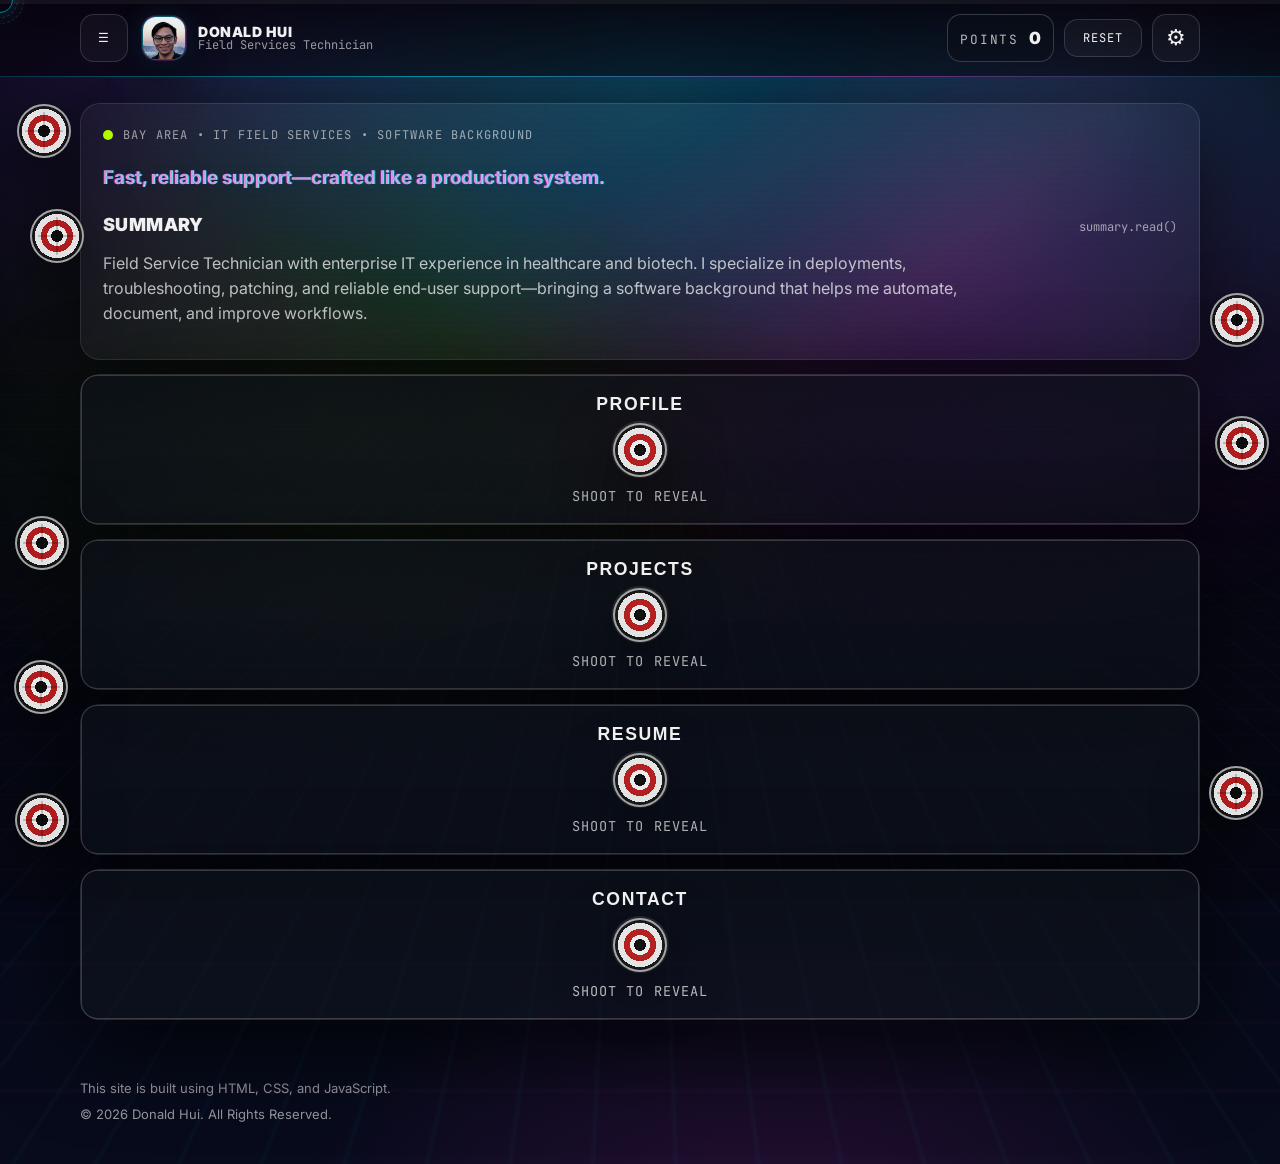
==== index.html @ 33b95aef "Modified Service to Services" ====
<!doctype html>
<html lang="en">

<head>
  <meta charset="utf-8" />
  <meta name="viewport" content="width=device-width, initial-scale=1" />
  <meta name="robots" content="noarchive" />
  <title>Donald Hui | Field Services Technician</title>

  <link rel="icon" href="./assets/img/Me.jpg" type="image/jpeg" />

  <link rel="preconnect" href="https://fonts.googleapis.com" />
  <link rel="preconnect" href="https://fonts.gstatic.com" crossorigin />
  <link
    href="https://fonts.googleapis.com/css2?family=Inter:wght@400;600;700;800;900&family=JetBrains+Mono:wght@400;600;700&display=swap"
    rel="stylesheet" />

  <link rel="stylesheet" href="./assets/css/styles.css" />
</head>

<body id="top">
  <!-- Boot overlay -->
  <div id="boot" class="boot">
    <div class="boot-panel">
      <div class="boot-title">SYSTEM BOOT</div>
      <div class="boot-sub">Initializing UI • Loading modules • Calibrating neon</div>
      <div class="boot-bar"><span class="boot-fill"></span></div>
      <div class="boot-hint">Press anywhere to skip</div>
    </div>
  </div>

  <!-- XP bar -->
  <div class="xp" aria-hidden="true">
    <div class="xp-fill" id="xpFill"></div>
  </div>

  <!-- FX canvas for particles -->
  <canvas id="fx" class="fx" aria-hidden="true"></canvas>

  <!-- Reticle cursor + muzzle -->
  <div class="reticle" aria-hidden="true"></div>
  <div class="muzzle" aria-hidden="true" id="muzzle"></div>

  <!-- Achievements / toasts -->
  <div id="toast" class="toast" aria-live="polite" aria-atomic="true"></div>

  <!-- Background layers -->
  <div class="aurora" aria-hidden="true"></div>
  <div class="noise" aria-hidden="true"></div>
  <div class="vignette" aria-hidden="true"></div>

  <!-- Topbar -->
  <header class="topbar" id="siteTopbar">
    <div class="container topbar-inner">
      <details id="navMenu" class="nav-menu">
        <summary class="toggle icon-btn nav-summary" aria-label="Open navigation">
          <span aria-hidden="true">☰</span>
        </summary>

        <div class="nav-panel" role="navigation" aria-label="Site navigation">
          <!-- JS populates -->
        </div>
      </details>
      <a class="brand" href="#summary" aria-label="Home">
        <img class="avatar" src="./assets/img/Me.jpg" alt="Donald Hui" />
        <div class="brand-title">
          <strong>Donald Hui</strong>
          <span>Field Services Technician</span>
        </div>
      </a>

      <div class="topbar-right" aria-label="Topbar controls">
        <div class="points" aria-label="Points">
          <span class="points-label">POINTS</span>
          <span class="points-value" id="pointsValue">0</span>
        </div>

        <button class="toggle" id="pointsResetBtn" type="button">RESET</button>

        <div class="settings">
          <details id="settingsMenu" class="settings-menu">
            <summary class="toggle settings-summary icon-btn" aria-label="Open settings">
              <span aria-hidden="true">⚙</span>
            </summary>

            <div class="settings-panel" role="group" aria-label="Settings">
              <button class="toggle" id="sfxToggle" type="button" aria-pressed="false">SFX: ON</button>
              <button class="toggle" id="musicToggle" type="button" aria-pressed="false">MUSIC: ON</button>
              <button class="toggle primary" id="arcadeToggle" type="button" aria-pressed="false">ARCADE: ON</button>
            </div>
          </details>
        </div>
      </div>
    </div>
  </header>

  <main>
    <section id="summary" class="container hero">
      <div class="bento">

        <!-- SUMMARY (always visible) -->
        <section class="tile hero-main reveal unlocked" aria-label="Summary" data-subject="Summary">
          <div class="panel" id="summaryPanel">
            <div class="kicker"><span class="pulse"></span> Bay Area • IT Field Services • Software background</div>

            <h1 class="glitch" data-text="Fast, reliable support—crafted like a production system.">
              Fast, reliable support—crafted like a production system.
            </h1>

            <div class="section-head" style="margin-top:14px;">
              <h2 style="margin:0;">Summary</h2>
              <p class="tagline">summary.read()</p>
            </div>

            <p class="subtitle">
              Field Service Technician with enterprise IT experience in healthcare and biotech. I specialize in
              deployments,
              troubleshooting, patching, and reliable end‑user support—bringing a software background that helps me
              automate,
              document, and improve workflows.
            </p>
          </div>
        </section>

        <!-- PROFILE -->
        <section id="about" class="tile section-card reveal locked" style="grid-column: span 12;"
          data-subject="Profile">
          <button class="target main-target" type="button" aria-controls="aboutPanel" aria-expanded="false">
            <span class="bullseye"></span>
            <span class="target-label">PROFILE</span>
            <br></br>
            <br></br>
            <span class="target-sub">Shoot to reveal</span>
          </button>

          <div class="panel" id="aboutPanel">
            <div class="panel-inner">
              <div class="section-head">
                <h2>Profile</h2>
                <p class="tagline">profile.read()</p>
              </div>
              <p class="p">
                I’m a UC Santa Cruz (Class of 2020) Computer Science graduate with a mix of hands‑on enterprise IT
                support and
                software engineering experience. I work best in fast-paced environments where clear communication,
                strong
                troubleshooting, and clean documentation matter. Outside of work, I’ve played piano since age five and
                enjoy
                weight training and bouldering.
              </p>
            </div>
          </div>
        </section>

        <!-- PROJECTS -->
        <section id="projects" class="tile section-card reveal locked" style="grid-column: span 12;"
          data-subject="Projects">
          <button class="target main-target" type="button" aria-controls="projectsPanel" aria-expanded="false">
            <span class="bullseye"></span>
            <span class="target-label">PROJECTS</span>
            <br></br>
            <br></br>
            <span class="target-sub">Shoot to reveal</span>
          </button>

          <div class="panel" id="projectsPanel">
            <div class="panel-inner">
              <div class="section-head">
                <h2>Projects</h2>
                <p class="tagline">projects.load()</p>
              </div>

              <p class="p" style="margin-bottom:14px;">
                Selected work and links—showing how I approach tooling, automation, and practical problem‑solving.
              </p>
              <div class="grid">
                <article class="card" data-href="https://github.com/donaldjhui">
                  <h3>GitHub Portfolio</h3>
                  <p>A curated set of repositories, experiments, and contributions.</p>
                  <div class="chips">
                    <span class="chip">python</span>
                    <span class="chip">js</span>
                    <span class="chip">automation</span>
                  </div>
                  <a class="link" href="https://github.com/donaldjhui" target="_blank" rel="noopener">
                    View GitHub <span class="arrow">→</span>
                  </a>
                </article>
              </div>
            </div>
          </div>
        </section>

        <!-- RESUME -->
        <section id="resume" class="tile section-card reveal locked" style="grid-column: span 12;"
          data-subject="Resume">
          <button class="target main-target" type="button" aria-controls="resumePanel" aria-expanded="false">
            <span class="bullseye"></span>
            <span class="target-label">RESUME</span>
            <br></br>
            <br></br>
            <span class="target-sub">Shoot to reveal</span>
          </button>

          <div class="panel" id="resumePanel">
            <div class="panel-inner">
              <div class="section-head">
                <h2>Resume</h2>
                <p class="tagline">resume.open()</p>
              </div>

              <button class="target subtarget preview" type="button" aria-controls="resumePreviewWrap"
                aria-expanded="true" data-action="resumeExpand">
                <span class="bullseye"></span>
                <span class="target-label">PREVIEW</span>
                <br></br>
                <br></br>
                <span class="target-sub">Shoot to collapse</span>
              </button>

              <div class="resume-preview expanded" id="resumePreviewWrap">
                <iframe class="resume-object" src="./assets/docs/Donald_Hui_Resume.pdf#view=FitH" title="Resume preview"
                  loading="lazy">
                </iframe>

                <p class="p" style="margin-top:10px;">
                  If the preview doesn’t load on your device,
                  <a href="./assets/docs/Donald_Hui_Resume.pdf" target="_blank" rel="noopener"
                    style="text-decoration: underline;">
                    open the PDF
                  </a>.
                </p>
              </div>
            </div>
          </div>
        </section>

        <!-- CONTACT -->
        <section id="contact" class="tile section-card reveal locked" style="grid-column: span 12;"
          data-subject="Contact">
          <button class="target main-target" type="button" aria-controls="contactPanel" aria-expanded="false">
            <span class="bullseye"></span>
            <span class="target-label">CONTACT</span>
            <br></br>
            <br></br>
            <span class="target-sub">Shoot to reveal</span>
          </button>

          <div class="panel" id="contactPanel">
            <div class="panel-inner">
              <div class="section-head">
                <h2>Contact</h2>
                <p class="tagline">contact.send()</p>
              </div>

              <p class="p">
                Best way to reach me:
                <a href="mailto:donaldjhui@gmail.com" style="text-decoration: underline;">donaldjhui@gmail.com</a>
              </p>
              <p class="p" style="margin-top:10px;">
                LinkedIn:
                <a href="https://linkedin.com/in/donald-hui/" target="_blank" rel="noopener"
                  style="text-decoration: underline;">
                  linkedin.com/in/donald-hui
                </a>
              </p>

              <div class="cta" style="margin-top: 14px;">
                <a class="btn primary" href="mailto:donaldjhui@gmail.com">Email Me</a>
                <a class="btn ghost" href="https://linkedin.com/in/donald-hui/" target="_blank"
                  rel="noopener">LinkedIn</a>
              </div>
            </div>
          </div>
        </section>

      </div>
    </section>

    <footer>
      <div class="container">
        <div style="margin-bottom:6px;">This site is built using HTML, CSS, and JavaScript.</div>
        <div>&copy; <span id="year"></span> Donald Hui. All Rights Reserved.</div>
      </div>
    </footer>
  </main>

  <!-- Game Targets (shooting only) -->
  <div id="gameLayer" class="game-layer" aria-hidden="true"></div>

  <!-- Background music -->
  <audio id="bgmAmbient" preload="auto" loop>
    <source src="./assets/audio/bgm_ambient.mp3" type="audio/mpeg" />
    <source src="./assets/audio/bgm_ambient.ogg" type="audio/ogg" />
  </audio>

  <audio id="bgmArcade" preload="auto" loop>
    <source src="./assets/audio/bgm_arcade.mp3" type="audio/mpeg" />
    <source src="./assets/audio/bgm_arcade.ogg" type="audio/ogg" />
  </audio>

  <script defer src="./assets/js/main.js"></script>
</body>

</html>
---- assets/css/styles.css ----
:root {
  --bg0: #05020a;
  --bg1: #070b1c;

  --text: rgba(255, 255, 255, .94);
  --muted: rgba(255, 255, 255, .72);
  --muted2: rgba(255, 255, 255, .58);

  --cyan: #00e5ff;
  --mag: #ff2bd6;
  --acid: #b7ff00;

  --shadow: 0 26px 90px rgba(0, 0, 0, .70);
  --radius: 20px;
  --max: 1120px;

  --mx: 50%;
  --my: 30%;
  --tiltX: 0deg;
  --tiltY: 0deg;

  --targetH: 120px;

  --openMs: 2000ms;
  --panelEase: cubic-bezier(.22, 1, .36, 1);
}

* {
  box-sizing: border-box;
}

html {
  scroll-behavior: smooth;
  overflow-anchor: none;
}

body {
  margin: 0;
  color: var(--text);
  font-family: Inter, system-ui, -apple-system, Segoe UI, Roboto, Arial, sans-serif;
  background:
    radial-gradient(1100px 700px at 18% 0%, rgba(124, 92, 255, .22), transparent 58%),
    radial-gradient(900px 650px at 88% 10%, rgba(0, 229, 255, .18), transparent 60%),
    radial-gradient(900px 650px at 60% 110%, rgba(255, 43, 214, .14), transparent 55%),
    linear-gradient(180deg, var(--bg0), var(--bg1));
  line-height: 1.55;
  overflow-x: hidden;
}

a {
  color: inherit;
  text-decoration: none;
}

.container {
  width: min(var(--max), calc(100% - 42px));
  margin: 0 auto;
}

/* Background layers */
body::before {
  content: "";
  position: fixed;
  inset: -30vmax;
  pointer-events: none;
  z-index: -4;
  background:
    linear-gradient(to right, transparent 0 21px, rgba(0, 229, 255, .10) 22px),
    linear-gradient(to bottom, transparent 0 21px, rgba(255, 43, 214, .08) 22px);
  background-size: 22px 22px;
  transform: perspective(900px) rotateX(74deg) translateY(30vh);
  opacity: .55;
  filter: blur(.15px);
}

.aurora {
  position: fixed;
  inset: -40vmax;
  pointer-events: none;
  z-index: -3;
  background:
    radial-gradient(900px 600px at var(--mx) var(--my), rgba(0, 229, 255, .22), transparent 60%),
    radial-gradient(900px 650px at calc(var(--mx) + 14%) calc(var(--my) + 10%), rgba(255, 43, 214, .18), transparent 62%),
    radial-gradient(900px 650px at calc(var(--mx) - 12%) calc(var(--my) + 18%), rgba(183, 255, 0, .10), transparent 60%);
  filter: blur(26px) saturate(180%);
  opacity: .95;
  transform: translateZ(0);
}

.noise {
  position: fixed;
  inset: 0;
  z-index: -2;
  pointer-events: none;
  opacity: .20;
  mix-blend-mode: overlay;
  filter: contrast(120%);
  background-size: 420px 420px;
}

.vignette {
  position: fixed;
  inset: 0;
  z-index: -1;
  pointer-events: none;
  background:
    radial-gradient(circle at 50% 22%, transparent 38%, rgba(0, 0, 0, .62) 95%),
    repeating-linear-gradient(to bottom,
      rgba(255, 255, 255, .05) 0px,
      rgba(255, 255, 255, .05) 1px,
      rgba(0, 0, 0, 0) 3px,
      rgba(0, 0, 0, 0) 6px);
  mix-blend-mode: overlay;
  opacity: .38;
}

/* Hamburger nav (desktop: far left) */
.nav-menu {
  position: relative;
}

.nav-menu>summary {
  list-style: none;
}

.nav-menu>summary::-webkit-details-marker {
  display: none;
}

/* Keep hamburger from shrinking */
.nav-menu {
  flex: 0 0 auto;
}

/* Dropdown panel */
.nav-panel {
  position: absolute;
  left: 0;
  /* aligns to far left on desktop */
  top: calc(100% + 10px);
  min-width: 220px;
  display: grid;
  gap: 8px;
  padding: 12px;
  border-radius: 16px;
  border: 1px solid rgba(255, 255, 255, .14);
  background: rgba(10, 6, 18, .78);
  backdrop-filter: blur(14px);
  -webkit-backdrop-filter: blur(14px);
  box-shadow: 0 26px 90px rgba(0, 0, 0, .70);
  z-index: 2000;
}

.nav-link {
  width: 100%;
  text-align: left;
  padding: 10px 12px;
  border-radius: 12px;
  border: 1px solid rgba(255, 255, 255, .14);
  background: rgba(255, 255, 255, .04);
  color: inherit;
  cursor: pointer;
  font-family: "JetBrains Mono", ui-monospace, monospace;
  font-size: 12px;
  letter-spacing: .08em;
  text-transform: uppercase;
}

.nav-link:hover {
  border-color: rgba(0, 229, 255, .28);
}

/* On small/vertical layouts, open the dropdown to the right so it stays on-screen */
@media (max-width: 720px) {
  .nav-panel {
    left: 0;
    right: 0;
    /* stretch within container width */
    min-width: 0;
    width: min(360px, calc(100vw - 24px));
  }
}

/* Topbar */
.topbar {
  position: sticky;
  top: 0;
  z-index: 50;
  border-bottom: 1px solid rgba(0, 229, 255, .22);
  background: linear-gradient(to bottom, rgba(5, 2, 10, .86), rgba(5, 2, 10, .50));
  backdrop-filter: blur(14px);
  -webkit-backdrop-filter: blur(14px);
}

.topbar::after {
  content: "";
  position: absolute;
  left: 0;
  right: 0;
  bottom: -1px;
  height: 1px;
  background: linear-gradient(90deg, transparent, rgba(0, 229, 255, .75), rgba(255, 43, 214, .65), transparent);
  opacity: .65;
  pointer-events: none;
}

.topbar-inner {
  display: flex;
  align-items: center;
  justify-content: space-between;
  gap: 14px;
  padding: 14px 0;
}

.brand {
  display: flex;
  align-items: center;
  gap: 12px;
  min-width: 230px;
}

.avatar {
  width: 44px;
  height: 44px;
  border-radius: 14px;
  object-fit: cover;
  border: 1px solid rgba(0, 229, 255, .32);
  box-shadow:
    0 0 0 1px rgba(255, 43, 214, .20),
    0 16px 38px rgba(0, 0, 0, .45),
    0 0 26px rgba(0, 229, 255, .12);
  background: rgba(255, 255, 255, .06);
  display: block;
}

.brand-title {
  display: flex;
  flex-direction: column;
  line-height: 1.1;
}

.brand-title strong {
  font-size: 14px;
  letter-spacing: .5px;
  font-weight: 900;
  text-transform: uppercase;
}

.brand-title span {
  font-size: 12px;
  color: var(--muted2);
  font-family: "JetBrains Mono", ui-monospace, monospace;
}

/* Focus */
a:focus-visible,
button:focus-visible,
.btn:focus-visible {
  outline: 2px solid rgba(0, 229, 255, .65);
  outline-offset: 3px;
  border-radius: 12px;
}

/* Layout */
.hero {
  padding: 26px 0 36px;
}

.bento {
  display: grid;
  grid-template-columns: repeat(12, minmax(0, 1fr));
  gap: 14px;
  overflow: visible;
}

/* Tiles */
.tile {
  border-radius: var(--radius);
  border: 1px solid rgba(255, 255, 255, .10);
  background: rgba(255, 255, 255, .04);
  box-shadow: var(--shadow);
  overflow: visible;
  position: relative
}

/* Summary tile */
.hero-main {
  grid-column: span 12;
  padding: 22px;
  padding-bottom: 34px;
  overflow: visible !important;
  transform: perspective(1200px) rotateX(var(--tiltX)) rotateY(var(--tiltY));
  transform-origin: center;
  will-change: transform;
}

.hero-main .panel {
  overflow: visible;
}

.kicker {
  display: flex;
  gap: 10px;
  align-items: center;
  font-family: "JetBrains Mono", ui-monospace, monospace;
  font-size: 12px;
  letter-spacing: .10em;
  text-transform: uppercase;
  color: var(--muted2);
}

.pulse {
  width: 10px;
  height: 10px;
  border-radius: 50%;
  background: var(--acid);
  box-shadow: 0 0 0 0 rgba(183, 255, 0, .45);
  animation: pulse 1.6s ease-in-out infinite;
}

@keyframes pulse {
  0% {
    box-shadow: 0 0 0 0 rgba(183, 255, 0, .38);
  }

  70% {
    box-shadow: 0 0 0 14px rgba(183, 255, 0, 0);
  }

  100% {
    box-shadow: 0 0 0 0 rgba(183, 255, 0, 0);
  }
}

.subtitle {
  color: var(--muted);
  margin: 12px 0 0;
  max-width: 920px;
}

.cta {
  display: flex;
  flex-wrap: wrap;
  gap: 10px;
  margin-top: 16px;
}

.btn {
  display: inline-flex;
  align-items: center;
  justify-content: center;
  padding: 10px 14px;
  border-radius: 14px;
  border: 1px solid rgba(255, 255, 255, .14);
  background: rgba(255, 255, 255, .04);
  color: #fff;
  font-weight: 700;
  cursor: pointer;
  transition: transform .12s ease, box-shadow .12s ease, border-color .12s ease, background .12s ease;
  will-change: transform;
}

.btn.primary {
  background: linear-gradient(90deg, rgba(0, 229, 255, .25), rgba(255, 43, 214, .18));
  border-color: rgba(0, 229, 255, .28);
}

.btn.ghost {
  background: transparent;
}

.btn:hover {
  transform: translateY(-2px);
  box-shadow: 0 16px 45px rgba(0, 0, 0, .55), 0 0 26px rgba(0, 229, 255, .10);
  border-color: rgba(0, 229, 255, .35);
}

.btn:active {
  transform: translateY(0px) scale(.98);
}

/* Cards */
.grid {
  display: grid;
  grid-template-columns: repeat(2, minmax(0, 1fr));
  gap: 14px;
  margin-top: 14px;
}

@media (max-width: 860px) {
  .grid {
    grid-template-columns: 1fr;
  }
}

.card {
  border-radius: 18px;
  padding: 16px;
  border: 1px solid rgba(255, 255, 255, .10);
  background: rgba(0, 0, 0, .16);
  transition: transform .18s ease, box-shadow .18s ease, border-color .18s ease;
}

.card:hover {
  transform: translateY(-4px);
  box-shadow: 0 28px 95px rgba(0, 0, 0, .65);
  border-color: rgba(255, 43, 214, .22);
}

.card h3 {
  margin: 0 0 8px;
}

.card p {
  margin: 0 0 12px;
  color: var(--muted);
  font-size: 14px;
}

.link {
  display: inline-flex;
  align-items: center;
  gap: 8px;
  font-weight: 800;
}

.arrow {
  opacity: .85;
}

.chips {
  display: flex;
  gap: 8px;
  flex-wrap: wrap;
  margin-bottom: 10px;
}

.chip {
  font-family: "JetBrains Mono", ui-monospace, monospace;
  font-size: 12px;
  color: rgba(255, 255, 255, .86);
  padding: 6px 10px;
  border-radius: 999px;
  border: 1px solid rgba(255, 255, 255, .12);
  background: rgba(255, 255, 255, .03);
}

/* Sections */
section {
  scroll-margin-top: 96px;
}

.section-card {
  padding: 20px;
}

.section-head {
  display: flex;
  align-items: baseline;
  justify-content: space-between;
  gap: 12px;
  margin-bottom: 12px;
}

h2 {
  margin: 0;
  font-size: 18px;
  letter-spacing: .4px;
  font-weight: 950;
  text-transform: uppercase;
}

.tagline {
  margin: 0;
  color: var(--muted2);
  font-size: 12px;
  font-family: "JetBrains Mono", ui-monospace, monospace;
}

.p {
  margin: 0;
  color: var(--muted);
  font-size: 14px;
}

footer {
  padding: 22px 0 40px;
  color: var(--muted2);
  font-size: 13px;
}

/* Reveal */
.reveal {
  opacity: 0;
  transform: translateY(18px) scale(.985);
  transition: opacity .55s ease, transform .55s ease;
}

.reveal.in {
  opacity: 1;
  transform: translateY(0) scale(1);
}

/* Glitch */
.glitch {
  position: relative;
  text-shadow: 0 0 20px rgba(0, 229, 255, .12);
}

.glitch::before,
.glitch::after {
  content: attr(data-text);
  position: absolute;
  left: 0;
  top: 0;
  width: 100%;
  opacity: .45;
  clip-path: inset(0 0 0 0);
  pointer-events: none;
}

.glitch::before {
  transform: translate(1px, 0);
  color: var(--cyan);
  animation: glitch1 2.8s infinite linear;
}

.glitch::after {
  transform: translate(-1px, 0);
  color: var(--mag);
  animation: glitch2 3.4s infinite linear;
}

@keyframes glitch1 {

  0%,
  100% {
    clip-path: inset(0 0 92% 0);
    opacity: .0;
  }

  10% {
    clip-path: inset(0 0 60% 0);
    opacity: .45;
  }

  11% {
    clip-path: inset(30% 0 35% 0);
  }

  12% {
    clip-path: inset(70% 0 10% 0);
    opacity: .0;
  }

  50% {
    clip-path: inset(10% 0 55% 0);
    opacity: .4;
  }

  51% {
    clip-path: inset(55% 0 15% 0);
    opacity: .0;
  }
}

@keyframes glitch2 {

  0%,
  100% {
    clip-path: inset(0 0 90% 0);
    opacity: .0;
  }

  20% {
    clip-path: inset(40% 0 40% 0);
    opacity: .4;
  }

  21% {
    clip-path: inset(65% 0 18% 0);
    opacity: .0;
  }

  64% {
    clip-path: inset(25% 0 52% 0);
    opacity: .35;
  }

  65% {
    clip-path: inset(52% 0 28% 0);
    opacity: .0;
  }
}

/* Toggles */
.toggle {
  font-family: "JetBrains Mono", ui-monospace, monospace;
  font-size: 12px;
  letter-spacing: .08em;
  padding: 10px 12px;
  border-radius: 14px;
  border: 1px solid rgba(255, 255, 255, .14);
  background: rgba(255, 255, 255, .04);
  color: inherit;
  cursor: pointer;
}

.toggle.primary {
  border-color: rgba(0, 229, 255, .28);
  box-shadow: 0 0 26px rgba(0, 229, 255, .08);
}

/* XP bar */
.xp {
  position: fixed;
  left: 0;
  right: 0;
  top: 0;
  height: 4px;
  z-index: 1000;
  background: rgba(255, 255, 255, .06);
  backdrop-filter: blur(10px);
}

.xp-fill {
  height: 100%;
  width: 0%;
  background: linear-gradient(90deg, var(--cyan), var(--mag), var(--acid));
  box-shadow: 0 0 18px rgba(0, 229, 255, .35);
}

/* Boot overlay */
.boot {
  position: fixed;
  inset: 0;
  z-index: 2000;
  display: grid;
  place-items: center;
  background:
    radial-gradient(900px 500px at 50% 40%, rgba(0, 229, 255, .12), transparent 60%),
    radial-gradient(800px 500px at 60% 55%, rgba(255, 43, 214, .10), transparent 60%),
    rgba(5, 2, 10, .92);
  backdrop-filter: blur(10px);
}

.boot-panel {
  width: min(720px, calc(100% - 48px));
  border-radius: 18px;
  border: 1px solid rgba(0, 229, 255, .28);
  background: rgba(255, 255, 255, .04);
  box-shadow: 0 30px 120px rgba(0, 0, 0, .75);
  padding: 22px 20px;
  position: relative;
  overflow: hidden;
}

.boot-panel::before {
  content: "";
  position: absolute;
  inset: -2px;
  background: linear-gradient(120deg,
      transparent,
      rgba(0, 229, 255, .22),
      rgba(255, 43, 214, .16),
      rgba(183, 255, 0, .12),
      transparent);
  filter: blur(16px);
  opacity: .9;
  animation: sweep 2.2s linear infinite;
  pointer-events: none;
}

@keyframes sweep {
  0% {
    transform: translateX(-35%);
  }

  100% {
    transform: translateX(35%);
  }
}

/* FX canvas */
.fx {
  position: fixed;
  inset: 0;
  z-index: 60;
  pointer-events: none;
}

/* Reticle */
.reticle {
  position: fixed;
  width: 26px;
  height: 26px;
  border: 1px solid rgba(0, 229, 255, .55);
  border-radius: 50%;
  box-shadow: 0 0 18px rgba(0, 229, 255, .22);
  pointer-events: none;
  transform: translate(-50%, -50%);
  z-index: 999;
  mix-blend-mode: screen;
}

.reticle::before,
.reticle::after {
  content: "";
  position: absolute;
  inset: -6px;
  border: 1px dashed rgba(255, 43, 214, .35);
  border-radius: 50%;
  animation: spin 6s linear infinite;
  opacity: .8;
}

.reticle::after {
  inset: -12px;
  border-color: rgba(183, 255, 0, .25);
  animation-duration: 10s;
  opacity: .55;
}

@keyframes spin {
  to {
    transform: rotate(360deg);
  }
}

@media (max-width: 980px) {
  .reticle {
    display: none;
  }
}

/* Muzzle flash */
.muzzle {
  position: fixed;
  width: 18px;
  height: 18px;
  border-radius: 50%;
  pointer-events: none;
  z-index: 1200;
  background: radial-gradient(circle, rgba(255, 255, 255, .95), rgba(0, 229, 255, .55), transparent 70%);
  box-shadow: 0 0 22px rgba(0, 229, 255, .55), 0 0 34px rgba(255, 43, 214, .35);
  transform: translate(-50%, -50%) scale(1);
  opacity: 0;
}

.muzzle.fire {
  opacity: 1;
  animation: muzzlePop 140ms ease-out forwards;
}

@keyframes muzzlePop {
  0% {
    transform: translate(-50%, -50%) scale(.7);
    opacity: 1;
  }

  100% {
    transform: translate(-50%, -50%) scale(1.6);
    opacity: 0;
  }
}

/* Toasts */
.toast {
  position: fixed;
  right: 18px;
  bottom: 18px;
  z-index: 1500;
  display: grid;
  gap: 10px;
  width: min(360px, calc(100% - 36px));
}

/* Panels */
.tile {
  --panel-open: 900px;
}

.panel {
  overflow: hidden;
  max-height: 0;
  opacity: 0;
  pointer-events: none;
  transition:
    max-height var(--openMs) var(--panelEase),
    opacity 500ms ease;
}

.tile.unlocked .panel {
  max-height: var(--panel-open);
  opacity: 1;
  pointer-events: auto;
}

.tile.unlocked .target.main-target {
  display: none;
}

.tile.locked .target.main-target {
  display: grid;
}

.tile.section-card {
  padding: 20px;
}

.tile.section-card.locked {
  padding: 0 !important;
}

.tile.section-card.unlocked {
  padding: 20px !important;
}


/* Optional: slightly smaller sub-targets */
.tile .target.subtarget .bullseye {
  width: 44px;
  height: 44px;
  margin: 0;
}

/* Ensure the button itself is relative */
.target.main-target,
.target.subtarget {
  position: relative;
  overflow: visible;
}

/* Bullseye styling: always centered inside the button */
.target.main-target .bullseye,
.target.subtarget .bullseye {
  position: absolute;
  top: 50%;
  left: 50%;
  transform: translate(-50%, -50%);
  width: 54px;
  height: 54px;
  border-radius: 999px;
  background:
    radial-gradient(circle at 50% 50%,
      rgba(15,15,15,0.95) 0 6px,
      rgba(245,245,245,0.95) 6px 10px,
      rgba(190,30,30,0.92) 10px 16px,
      rgba(245,245,245,0.92) 16px 22px,
      rgba(25,25,25,0.88) 22px 27px);
  border: 2px solid rgba(240,240,240,0.65);
  box-shadow:
    0 16px 55px rgba(0,0,0,0.55),
    inset 0 0 0 1px rgba(0,0,0,0.35);
  z-index: 1;
  cursor: crosshair;
}

/* Always show the bullseye for the preview button */
.target.subtarget.preview .bullseye {
  display: block !important;
}

/* Ensure label stays above bullseye */
.target.main-target .target-label,
.target.main-target .target-sub,
.target.subtarget .target-label,
.target.subtarget .target-sub {
  position: relative;
  z-index: 2;
  pointer-events: none;
}

/* Target button */
.target {
  width: 100%;
  min-height: var(--targetH);
  border-radius: 16px;
  border: 1px solid rgba(255, 255, 255, .18);
  background: rgba(10, 16, 24, .55);
  color: inherit;
  cursor: pointer;
  display: grid;
  place-items: center;
  gap: 6px;
  padding: 18px;
  position: relative;
  overflow: hidden;
  text-transform: uppercase;
  letter-spacing: .12em;
}

.target:before {
  content: "";
  position: absolute;
  inset: -2px;
  background:
    radial-gradient(circle at 50% 50%, rgba(255, 255, 255, .25) 0 2px, transparent 3px),
    radial-gradient(circle at 50% 50%, rgba(255, 255, 255, .18) 0 14px, transparent 15px),
    radial-gradient(circle at 50% 50%, rgba(255, 255, 255, .12) 0 28px, transparent 29px);
  opacity: .9;
  pointer-events: none;
}

.target-label {
  font-weight: 900;
  font-size: 1.1rem;
}

.target-sub {
  font-family: "JetBrains Mono", ui-monospace, monospace;
  font-size: .85rem;
  opacity: .75;
  letter-spacing: .08em;
}

.target.subtarget {
  min-height: 96px;
  margin-top: 12px;
  border-radius: 14px;
}

.resume-preview {
  margin-top: 14px;
  border-radius: 14px;
  overflow: hidden;
  border: 1px solid rgba(255, 255, 255, .18);
  background: rgba(10, 16, 24, .45);
}

/* Fully minimized */
.resume-preview.collapsed {
  height: 0;
  border-width: 0;
  margin-top: 0;
}

/* Fully open: use most of the viewport height */
.resume-preview.expanded {
  height: calc(100vh - 170px);
  /* topbar + padding allowance */
  max-height: 980px;
}

@media (max-width: 720px) {
  .resume-preview.expanded {
    height: calc(100vh - 210px);
    /* a bit more room for mobile topbar wrap */
    max-height: none;
  }
}

.resume-object {
  width: 100%;
  height: 100%;
  border: 0;
  display: block;
  background: rgba(0, 0, 0, .2);
}

/* points UI */
.points {
  display: inline-flex;
  align-items: baseline;
  gap: 10px;
  padding: 10px 12px;
  border-radius: 14px;
  border: 1px solid rgba(255, 255, 255, .18);
  background: rgba(10, 16, 24, .55);
  margin-left: 10px;
}

.points-label {
  font-family: "JetBrains Mono", ui-monospace, monospace;
  font-size: .8rem;
  letter-spacing: .14em;
  opacity: .75;
}

.points-value {
  font-weight: 900;
  font-size: 1.05rem;
}

/* HUD Targets (hidden on small screens) */
.targets-hud {
  position: fixed;
  inset: 0;
  pointer-events: none;
  z-index: 1200;
}

.hud-target {
  pointer-events: auto;
  position: absolute;
  padding: 10px 14px;
  border-radius: 999px;
  border: 1px solid rgba(255, 255, 255, .18);
  background: rgba(10, 16, 24, .55);
  color: rgba(255, 255, 255, .92);
  font-family: "JetBrains Mono", ui-monospace, monospace;
  font-size: 12px;
  letter-spacing: .10em;
  text-transform: uppercase;
  cursor: pointer;
  user-select: none;
  backdrop-filter: blur(10px);
  -webkit-backdrop-filter: blur(10px);
}

@media (max-width: 980px) {
  #targetsHud {
    display: none;
  }
}

/* Game targets */
.game-layer {
  position: fixed;
  inset: 0;
  pointer-events: none;
  z-index: 1190;
}

.game-target {
  pointer-events: auto;
  position: absolute;
  width: 54px;
  height: 54px;
  border-radius: 999px;
  cursor: crosshair;
  user-select: none;

  /* Bullseye target */
  background:
    radial-gradient(circle at 50% 50%,
      rgba(15, 15, 15, .95) 0 6px,
      rgba(245, 245, 245, .95) 6px 10px,
      rgba(190, 30, 30, .92) 10px 16px,
      rgba(245, 245, 245, .92) 16px 22px,
      rgba(25, 25, 25, .88) 22px 27px);

  border: 2px solid rgba(240, 240, 240, .65);
  box-shadow:
    0 16px 55px rgba(0, 0, 0, .55),
    inset 0 0 0 1px rgba(0, 0, 0, .35);
}

.game-target::after {
  /* subtle crosshair lines */
  content: "";
  position: absolute;
  inset: 6px;
  border-radius: 999px;
  background:
    linear-gradient(to right,
      transparent 0 48%,
      rgba(0, 0, 0, .35) 48% 52%,
      transparent 52% 100%),
    linear-gradient(to bottom,
      transparent 0 48%,
      rgba(0, 0, 0, .35) 48% 52%,
      transparent 52% 100%);
  opacity: .55;
  pointer-events: none;
}

.game-target.hit {
  opacity: 0;
  transform: scale(.7);
  transition: opacity 240ms ease, transform 240ms ease;
}

/* Settings dropdown */
.topbar-right {
  margin-left: auto;
  display: inline-flex;
  align-items: center;
  gap: 10px;
}

.settings {
  position: relative;
}

.settings-menu {
  position: relative;
}

.settings-menu>summary {
  list-style: none;
}

.settings-menu>summary::-webkit-details-marker {
  display: none;
}

.settings-summary {
  user-select: none;
}

.settings-panel {
  position: absolute;
  right: 0;
  top: calc(100% + 10px);
  min-width: 220px;
  display: grid;
  gap: 10px;
  padding: 12px;
  border-radius: 16px;
  border: 1px solid rgba(255, 255, 255, .14);
  background: rgba(10, 6, 18, .78);
  backdrop-filter: blur(14px);
  -webkit-backdrop-filter: blur(14px);
  box-shadow: 0 26px 90px rgba(0, 0, 0, .70);
  z-index: 2000;
}

.icon-btn {
  width: 48px;
  height: 48px;
  padding: 0;
  display: inline-grid;
  place-items: center;
  border-radius: 14px;
  line-height: 1;
}

.settings-summary.icon-btn>span {
  font-size: 22px;
  line-height: 1;
  display: block;
}

#pointsResetBtn {
  min-width: 78px;
}

/* Shatter effect */
.shard-layer {
  position: fixed;
  inset: 0;
  pointer-events: none;
  z-index: 1300;
}

.shard {
  position: fixed;
  width: 8px;
  height: 8px;
  border-radius: 2px;
  background: rgba(245, 247, 250, .95);
  box-shadow: 0 0 8px rgba(0, 0, 0, .18);
  will-change: transform, opacity;
}

/* Mobile optimization (same UI, just clearer layout) */
@media (max-width: 720px) {
  .container {
    width: min(var(--max), calc(100% - 24px));
  }

  .topbar-inner {
    flex-wrap: wrap;
    align-items: center;
    gap: 10px;
    padding: 12px 0;
  }

  .brand {
    min-width: 0;
    flex: 1 1 auto;
  }

  .topbar-right {
    width: 100%;
    justify-content: flex-start;
    flex-wrap: wrap;
    gap: 8px;
  }

  .points {
    margin-left: 0;
  }

  .hero {
    padding: 18px 0 26px;
  }

  .bento {
    gap: 12px;
  }

  .hero-main {
    padding: 16px;
    padding-bottom: 22px;
    transform: none;
  }

  .section-card {
    padding: 16px;
  }

  .cta .btn {
    flex: 1 1 auto;
  }

  h1 {
    font-size: 20px;
    line-height: 1.25;
  }

  h2 {
    font-size: 16px;
  }

  .target {
    padding: 16px;
    min-height: 108px;
  }

  .target-label {
    font-size: 1rem;
  }

  .target-sub {
    font-size: .82rem;
  }

  .resume-preview.expanded {
    height: min(62vh, 520px);
  }

  .toast {
    right: 12px;
    left: 12px;
    width: auto;
    bottom: 12px;
  }

  /* easier to tap targets on phones */
  .game-target {
    pointer-events: auto;
    position: absolute;
    width: 54px;
    height: 54px;
    border-radius: 999px;
    cursor: crosshair;
    user-select: none;

    /* Realistic bullseye */
    background:
      radial-gradient(circle at 50% 50%,
        rgba(20, 22, 26, .95) 0 6px,
        /* center dot */
        rgba(235, 235, 235, .95) 6px 10px,
        /* white ring */
        rgba(200, 30, 30, .92) 10px 16px,
        /* red ring */
        rgba(235, 235, 235, .92) 16px 22px,
        /* white ring */
        rgba(25, 25, 25, .88) 22px 27px
        /* dark outer ring */
      );

    border: 2px solid rgba(240, 240, 240, .65);
    box-shadow:
      0 16px 55px rgba(0, 0, 0, .55),
      inset 0 0 0 1px rgba(0, 0, 0, .35);

    display: block;
  }

  .game-target::after {
    /* crosshair lines */
    content: "";
    position: absolute;
    inset: 6px;
    border-radius: 999px;
    background:
      linear-gradient(to right,
        transparent 0 48%,
        rgba(0, 0, 0, .35) 48% 52%,
        transparent 52% 100%),
      linear-gradient(to bottom,
        transparent 0 48%,
        rgba(0, 0, 0, .35) 48% 52%,
        transparent 52% 100%);
    opacity: .55;
    pointer-events: none;
  }
}
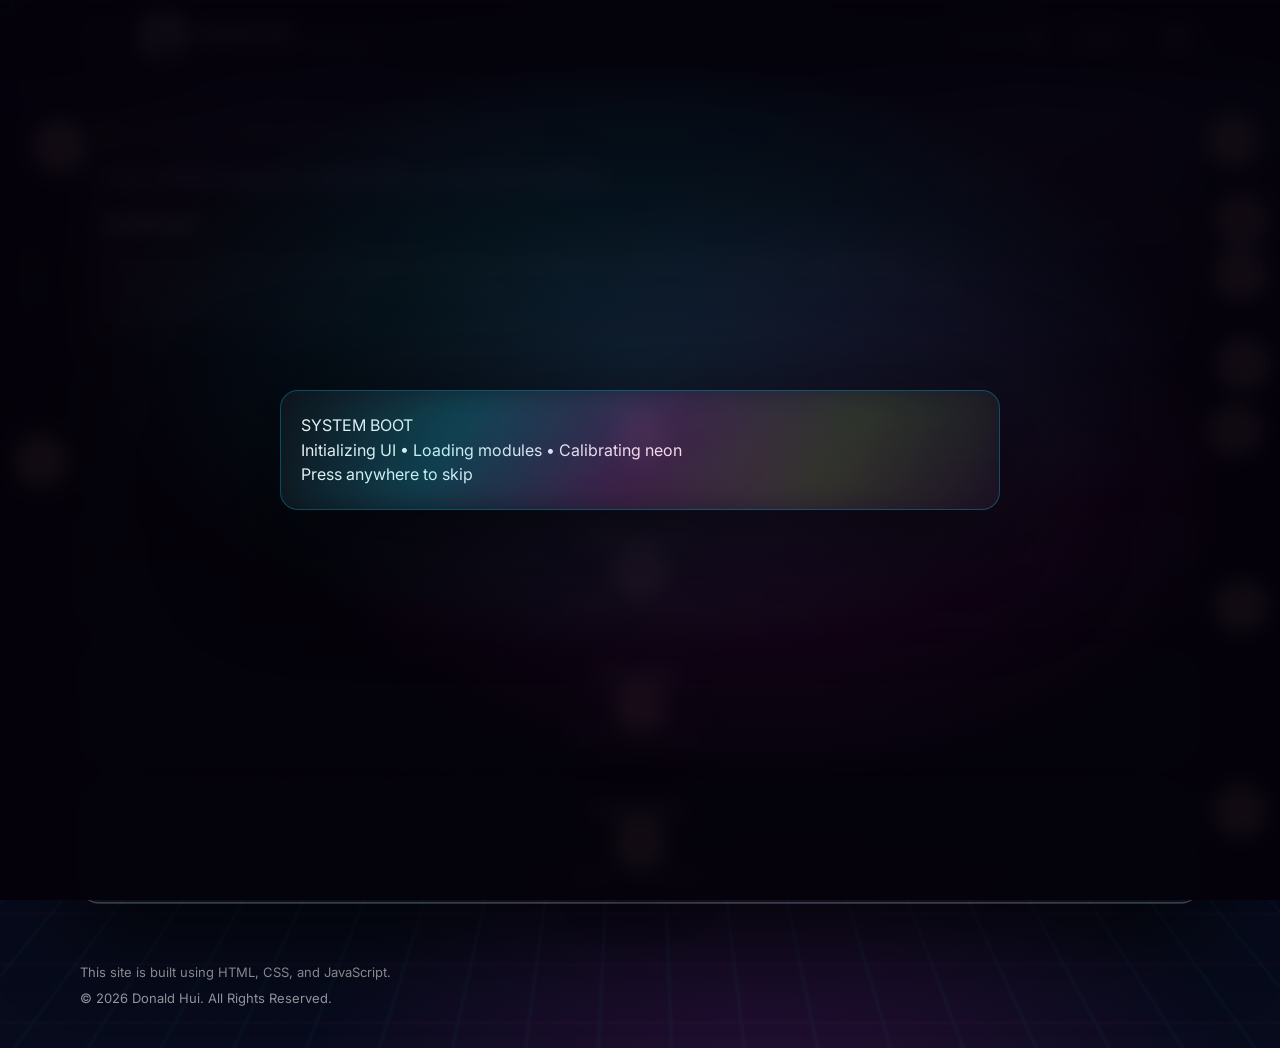
==== commit ba579746: "More optimizations to the html" ====
--- a/index.html
+++ b/index.html
@@ -1,6 +1,5 @@
 <!doctype html>
 <html lang="en">
-
 <head>
   <meta charset="utf-8" />
   <meta name="viewport" content="width=device-width, initial-scale=1" />
@@ -13,7 +12,8 @@
   <link rel="preconnect" href="https://fonts.gstatic.com" crossorigin />
   <link
     href="https://fonts.googleapis.com/css2?family=Inter:wght@400;600;700;800;900&family=JetBrains+Mono:wght@400;600;700&display=swap"
-    rel="stylesheet" />
+    rel="stylesheet"
+  />
 
   <link rel="stylesheet" href="./assets/css/styles.css" />
 </head>
@@ -56,11 +56,11 @@
         <summary class="toggle icon-btn nav-summary" aria-label="Open navigation">
           <span aria-hidden="true">☰</span>
         </summary>
-
         <div class="nav-panel" role="navigation" aria-label="Site navigation">
           <!-- JS populates -->
         </div>
       </details>
+
       <a class="brand" href="#summary" aria-label="Home">
         <img class="avatar" src="./assets/img/Me.jpg" alt="Donald Hui" />
         <div class="brand-title">
@@ -97,7 +97,6 @@
   <main>
     <section id="summary" class="container hero">
       <div class="bento">
-
         <!-- SUMMARY (always visible) -->
         <section class="tile hero-main reveal unlocked" aria-label="Summary" data-subject="Summary">
           <div class="panel" id="summaryPanel">
@@ -107,29 +106,25 @@
               Fast, reliable support—crafted like a production system.
             </h1>
 
-            <div class="section-head" style="margin-top:14px;">
-              <h2 style="margin:0;">Summary</h2>
+            <div class="section-head" style="margin-top: 14px;">
+              <h2 style="margin: 0;">Summary</h2>
               <p class="tagline">summary.read()</p>
             </div>
 
             <p class="subtitle">
               Field Service Technician with enterprise IT experience in healthcare and biotech. I specialize in
-              deployments,
-              troubleshooting, patching, and reliable end‑user support—bringing a software background that helps me
-              automate,
-              document, and improve workflows.
+              deployments, troubleshooting, patching, and reliable end‑user support—bringing a software background
+              that helps me automate, document, and improve workflows.
             </p>
           </div>
         </section>
 
         <!-- PROFILE -->
-        <section id="about" class="tile section-card reveal locked" style="grid-column: span 12;"
-          data-subject="Profile">
+        <section id="about" class="tile section-card reveal locked" style="grid-column: span 12;" data-subject="Profile">
           <button class="target main-target" type="button" aria-controls="aboutPanel" aria-expanded="false">
             <span class="bullseye"></span>
             <span class="target-label">PROFILE</span>
-            <br></br>
-            <br></br>
+            <br /><br />
             <span class="target-sub">Shoot to reveal</span>
           </button>
 
@@ -141,25 +136,25 @@
               </div>
               <p class="p">
                 I’m a UC Santa Cruz (Class of 2020) Computer Science graduate with a mix of hands‑on enterprise IT
-                support and
-                software engineering experience. I work best in fast-paced environments where clear communication,
-                strong
-                troubleshooting, and clean documentation matter. Outside of work, I’ve played piano since age five and
-                enjoy
-                weight training and bouldering.
+                support and software engineering experience. I work best in fast-paced environments where clear
+                communication, strong troubleshooting, and clean documentation matter. Outside of work, I’ve played
+                piano since age five and enjoy weight training and bouldering.
               </p>
             </div>
           </div>
         </section>
 
         <!-- PROJECTS -->
-        <section id="projects" class="tile section-card reveal locked" style="grid-column: span 12;"
-          data-subject="Projects">
+        <section
+          id="projects"
+          class="tile section-card reveal locked"
+          style="grid-column: span 12;"
+          data-subject="Projects"
+        >
           <button class="target main-target" type="button" aria-controls="projectsPanel" aria-expanded="false">
             <span class="bullseye"></span>
             <span class="target-label">PROJECTS</span>
-            <br></br>
-            <br></br>
+            <br /><br />
             <span class="target-sub">Shoot to reveal</span>
           </button>
 
@@ -170,9 +165,10 @@
                 <p class="tagline">projects.load()</p>
               </div>
 
-              <p class="p" style="margin-bottom:14px;">
+              <p class="p" style="margin-bottom: 14px;">
                 Selected work and links—showing how I approach tooling, automation, and practical problem‑solving.
               </p>
+
               <div class="grid">
                 <article class="card" data-href="https://github.com/donaldjhui">
                   <h3>GitHub Portfolio</h3>
@@ -192,13 +188,11 @@
         </section>
 
         <!-- RESUME -->
-        <section id="resume" class="tile section-card reveal locked" style="grid-column: span 12;"
-          data-subject="Resume">
+        <section id="resume" class="tile section-card reveal locked" style="grid-column: span 12;" data-subject="Resume">
           <button class="target main-target" type="button" aria-controls="resumePanel" aria-expanded="false">
             <span class="bullseye"></span>
             <span class="target-label">RESUME</span>
-            <br></br>
-            <br></br>
+            <br /><br />
             <span class="target-sub">Shoot to reveal</span>
           </button>
 
@@ -209,26 +203,35 @@
                 <p class="tagline">resume.open()</p>
               </div>
 
-              <button class="target subtarget preview" type="button" aria-controls="resumePreviewWrap"
-                aria-expanded="true" data-action="resumeExpand">
+              <button
+                class="target subtarget preview"
+                type="button"
+                aria-controls="resumePreviewWrap"
+                aria-expanded="true"
+                data-action="resumeExpand"
+              >
                 <span class="bullseye"></span>
                 <span class="target-label">PREVIEW</span>
-                <br></br>
-                <br></br>
+                <br /><br />
                 <span class="target-sub">Shoot to collapse</span>
               </button>
 
               <div class="resume-preview expanded" id="resumePreviewWrap">
-                <iframe class="resume-object" src="./assets/docs/Donald_Hui_Resume.pdf#view=FitH" title="Resume preview"
-                  loading="lazy">
-                </iframe>
-
-                <p class="p" style="margin-top:10px;">
+                <iframe
+                  class="resume-object"
+                  src="./assets/docs/Donald_Hui_Resume.pdf#view=FitH"
+                  title="Resume preview"
+                  loading="lazy"
+                ></iframe>
+
+                <p class="p" style="margin-top: 10px;">
                   If the preview doesn’t load on your device,
-                  <a href="./assets/docs/Donald_Hui_Resume.pdf" target="_blank" rel="noopener"
-                    style="text-decoration: underline;">
-                    open the PDF
-                  </a>.
+                  <a
+                    href="./assets/docs/Donald_Hui_Resume.pdf"
+                    target="_blank"
+                    rel="noopener"
+                    style="text-decoration: underline;"
+                  >open the PDF</a>.
                 </p>
               </div>
             </div>
@@ -236,13 +239,16 @@
         </section>
 
         <!-- CONTACT -->
-        <section id="contact" class="tile section-card reveal locked" style="grid-column: span 12;"
-          data-subject="Contact">
+        <section
+          id="contact"
+          class="tile section-card reveal locked"
+          style="grid-column: span 12;"
+          data-subject="Contact"
+        >
           <button class="target main-target" type="button" aria-controls="contactPanel" aria-expanded="false">
             <span class="bullseye"></span>
             <span class="target-label">CONTACT</span>
-            <br></br>
-            <br></br>
+            <br /><br />
             <span class="target-sub">Shoot to reveal</span>
           </button>
 
@@ -257,29 +263,30 @@
                 Best way to reach me:
                 <a href="mailto:donaldjhui@gmail.com" style="text-decoration: underline;">donaldjhui@gmail.com</a>
               </p>
-              <p class="p" style="margin-top:10px;">
+
+              <p class="p" style="margin-top: 10px;">
                 LinkedIn:
-                <a href="https://linkedin.com/in/donald-hui/" target="_blank" rel="noopener"
-                  style="text-decoration: underline;">
-                  linkedin.com/in/donald-hui
-                </a>
+                <a
+                  href="https://linkedin.com/in/donald-hui/"
+                  target="_blank"
+                  rel="noopener"
+                  style="text-decoration: underline;"
+                >linkedin.com/in/donald-hui</a>
               </p>
 
               <div class="cta" style="margin-top: 14px;">
                 <a class="btn primary" href="mailto:donaldjhui@gmail.com">Email Me</a>
-                <a class="btn ghost" href="https://linkedin.com/in/donald-hui/" target="_blank"
-                  rel="noopener">LinkedIn</a>
-              </div>
-            </div>
-          </div>
-        </section>
-
+                <a class="btn ghost" href="https://linkedin.com/in/donald-hui/" target="_blank" rel="noopener">LinkedIn</a>
+              </div>
+            </div>
+          </div>
+        </section>
       </div>
     </section>
 
     <footer>
       <div class="container">
-        <div style="margin-bottom:6px;">This site is built using HTML, CSS, and JavaScript.</div>
+        <div style="margin-bottom: 6px;">This site is built using HTML, CSS, and JavaScript.</div>
         <div>&copy; <span id="year"></span> Donald Hui. All Rights Reserved.</div>
       </div>
     </footer>
@@ -301,5 +308,4 @@
 
   <script defer src="./assets/js/main.js"></script>
 </body>
-
 </html>
--- a/assets/css/styles.css
+++ b/assets/css/styles.css
@@ -1,3 +1,8 @@
+/* =============================================
+   Main CSS - GitHub Pages Compatible
+   Converted from style.scss → plain CSS
+============================================= */
+
 :root {
   --bg0: #05020a;
   --bg1: #070b1c;
@@ -113,6 +118,8 @@
   mix-blend-mode: overlay;
   opacity: .38;
 }
+
+/* ...rest of the CSS remains identical... */
 
 /* Hamburger nav (desktop: far left) */
 .nav-menu {
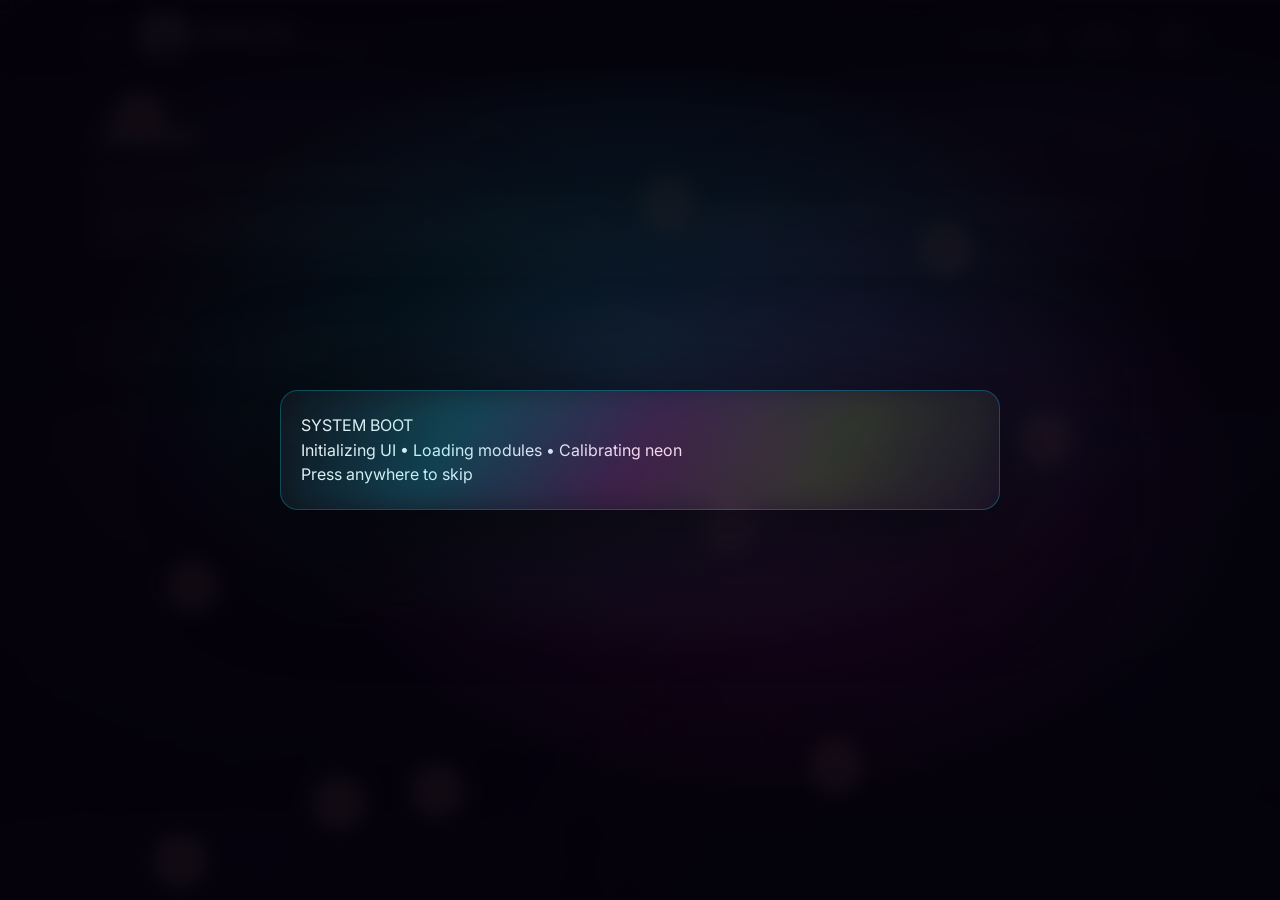
==== commit 20db0f0c: "Separated index.html into multiple pages." ====
--- a/index.html
+++ b/index.html
@@ -1,5 +1,6 @@
 <!doctype html>
 <html lang="en">
+
 <head>
   <meta charset="utf-8" />
   <meta name="viewport" content="width=device-width, initial-scale=1" />
@@ -7,19 +8,16 @@
   <title>Donald Hui | Field Services Technician</title>
 
   <link rel="icon" href="./assets/img/Me.jpg" type="image/jpeg" />
-
   <link rel="preconnect" href="https://fonts.googleapis.com" />
   <link rel="preconnect" href="https://fonts.gstatic.com" crossorigin />
   <link
     href="https://fonts.googleapis.com/css2?family=Inter:wght@400;600;700;800;900&family=JetBrains+Mono:wght@400;600;700&display=swap"
-    rel="stylesheet"
-  />
+    rel="stylesheet" />
 
   <link rel="stylesheet" href="./assets/css/styles.css" />
 </head>
 
 <body id="top">
-  <!-- Boot overlay -->
   <div id="boot" class="boot">
     <div class="boot-panel">
       <div class="boot-title">SYSTEM BOOT</div>
@@ -29,39 +27,28 @@
     </div>
   </div>
 
-  <!-- XP bar -->
   <div class="xp" aria-hidden="true">
     <div class="xp-fill" id="xpFill"></div>
   </div>
-
-  <!-- FX canvas for particles -->
   <canvas id="fx" class="fx" aria-hidden="true"></canvas>
-
-  <!-- Reticle cursor + muzzle -->
   <div class="reticle" aria-hidden="true"></div>
   <div class="muzzle" aria-hidden="true" id="muzzle"></div>
-
-  <!-- Achievements / toasts -->
   <div id="toast" class="toast" aria-live="polite" aria-atomic="true"></div>
 
-  <!-- Background layers -->
   <div class="aurora" aria-hidden="true"></div>
   <div class="noise" aria-hidden="true"></div>
   <div class="vignette" aria-hidden="true"></div>
 
-  <!-- Topbar -->
   <header class="topbar" id="siteTopbar">
     <div class="container topbar-inner">
       <details id="navMenu" class="nav-menu">
         <summary class="toggle icon-btn nav-summary" aria-label="Open navigation">
           <span aria-hidden="true">☰</span>
         </summary>
-        <div class="nav-panel" role="navigation" aria-label="Site navigation">
-          <!-- JS populates -->
-        </div>
+        <div class="nav-panel" role="navigation" aria-label="Site navigation"></div>
       </details>
 
-      <a class="brand" href="#summary" aria-label="Home">
+      <a class="brand" href="index.html" aria-label="Home">
         <img class="avatar" src="./assets/img/Me.jpg" alt="Donald Hui" />
         <div class="brand-title">
           <strong>Donald Hui</strong>
@@ -82,7 +69,6 @@
             <summary class="toggle settings-summary icon-btn" aria-label="Open settings">
               <span aria-hidden="true">⚙</span>
             </summary>
-
             <div class="settings-panel" role="group" aria-label="Settings">
               <button class="toggle" id="sfxToggle" type="button" aria-pressed="false">SFX: ON</button>
               <button class="toggle" id="musicToggle" type="button" aria-pressed="false">MUSIC: ON</button>
@@ -95,191 +81,24 @@
   </header>
 
   <main>
-    <section id="summary" class="container hero">
+    <section class="container hero">
       <div class="bento">
-        <!-- SUMMARY (always visible) -->
-        <section class="tile hero-main reveal unlocked" aria-label="Summary" data-subject="Summary">
-          <div class="panel" id="summaryPanel">
-            <div class="kicker"><span class="pulse"></span> Bay Area • IT Field Services • Software background</div>
+        <section id="summary" class="tile section-card reveal unlocked" style="grid-column: span 12;"
+          data-subject="Summary">
+          <div class="section-head">
+            <h2>Summary</h2>
+            <p class="tagline">summary.read()</p>
+          </div>
 
-            <h1 class="glitch" data-text="Fast, reliable support—crafted like a production system.">
-              Fast, reliable support—crafted like a production system.
-            </h1>
+          <p class="p" style="margin-bottom: 14px;">
+            Fast, reliable support—crafted like a production system.
+          </p>
 
-            <div class="section-head" style="margin-top: 14px;">
-              <h2 style="margin: 0;">Summary</h2>
-              <p class="tagline">summary.read()</p>
-            </div>
-
-            <p class="subtitle">
-              Field Service Technician with enterprise IT experience in healthcare and biotech. I specialize in
-              deployments, troubleshooting, patching, and reliable end‑user support—bringing a software background
-              that helps me automate, document, and improve workflows.
-            </p>
-          </div>
-        </section>
-
-        <!-- PROFILE -->
-        <section id="about" class="tile section-card reveal locked" style="grid-column: span 12;" data-subject="Profile">
-          <button class="target main-target" type="button" aria-controls="aboutPanel" aria-expanded="false">
-            <span class="bullseye"></span>
-            <span class="target-label">PROFILE</span>
-            <br /><br />
-            <span class="target-sub">Shoot to reveal</span>
-          </button>
-
-          <div class="panel" id="aboutPanel">
-            <div class="panel-inner">
-              <div class="section-head">
-                <h2>Profile</h2>
-                <p class="tagline">profile.read()</p>
-              </div>
-              <p class="p">
-                I’m a UC Santa Cruz (Class of 2020) Computer Science graduate with a mix of hands‑on enterprise IT
-                support and software engineering experience. I work best in fast-paced environments where clear
-                communication, strong troubleshooting, and clean documentation matter. Outside of work, I’ve played
-                piano since age five and enjoy weight training and bouldering.
-              </p>
-            </div>
-          </div>
-        </section>
-
-        <!-- PROJECTS -->
-        <section
-          id="projects"
-          class="tile section-card reveal locked"
-          style="grid-column: span 12;"
-          data-subject="Projects"
-        >
-          <button class="target main-target" type="button" aria-controls="projectsPanel" aria-expanded="false">
-            <span class="bullseye"></span>
-            <span class="target-label">PROJECTS</span>
-            <br /><br />
-            <span class="target-sub">Shoot to reveal</span>
-          </button>
-
-          <div class="panel" id="projectsPanel">
-            <div class="panel-inner">
-              <div class="section-head">
-                <h2>Projects</h2>
-                <p class="tagline">projects.load()</p>
-              </div>
-
-              <p class="p" style="margin-bottom: 14px;">
-                Selected work and links—showing how I approach tooling, automation, and practical problem‑solving.
-              </p>
-
-              <div class="grid">
-                <article class="card" data-href="https://github.com/donaldjhui">
-                  <h3>GitHub Portfolio</h3>
-                  <p>A curated set of repositories, experiments, and contributions.</p>
-                  <div class="chips">
-                    <span class="chip">python</span>
-                    <span class="chip">js</span>
-                    <span class="chip">automation</span>
-                  </div>
-                  <a class="link" href="https://github.com/donaldjhui" target="_blank" rel="noopener">
-                    View GitHub <span class="arrow">→</span>
-                  </a>
-                </article>
-              </div>
-            </div>
-          </div>
-        </section>
-
-        <!-- RESUME -->
-        <section id="resume" class="tile section-card reveal locked" style="grid-column: span 12;" data-subject="Resume">
-          <button class="target main-target" type="button" aria-controls="resumePanel" aria-expanded="false">
-            <span class="bullseye"></span>
-            <span class="target-label">RESUME</span>
-            <br /><br />
-            <span class="target-sub">Shoot to reveal</span>
-          </button>
-
-          <div class="panel" id="resumePanel">
-            <div class="panel-inner">
-              <div class="section-head">
-                <h2>Resume</h2>
-                <p class="tagline">resume.open()</p>
-              </div>
-
-              <button
-                class="target subtarget preview"
-                type="button"
-                aria-controls="resumePreviewWrap"
-                aria-expanded="true"
-                data-action="resumeExpand"
-              >
-                <span class="bullseye"></span>
-                <span class="target-label">PREVIEW</span>
-                <br /><br />
-                <span class="target-sub">Shoot to collapse</span>
-              </button>
-
-              <div class="resume-preview expanded" id="resumePreviewWrap">
-                <iframe
-                  class="resume-object"
-                  src="./assets/docs/Donald_Hui_Resume.pdf#view=FitH"
-                  title="Resume preview"
-                  loading="lazy"
-                ></iframe>
-
-                <p class="p" style="margin-top: 10px;">
-                  If the preview doesn’t load on your device,
-                  <a
-                    href="./assets/docs/Donald_Hui_Resume.pdf"
-                    target="_blank"
-                    rel="noopener"
-                    style="text-decoration: underline;"
-                  >open the PDF</a>.
-                </p>
-              </div>
-            </div>
-          </div>
-        </section>
-
-        <!-- CONTACT -->
-        <section
-          id="contact"
-          class="tile section-card reveal locked"
-          style="grid-column: span 12;"
-          data-subject="Contact"
-        >
-          <button class="target main-target" type="button" aria-controls="contactPanel" aria-expanded="false">
-            <span class="bullseye"></span>
-            <span class="target-label">CONTACT</span>
-            <br /><br />
-            <span class="target-sub">Shoot to reveal</span>
-          </button>
-
-          <div class="panel" id="contactPanel">
-            <div class="panel-inner">
-              <div class="section-head">
-                <h2>Contact</h2>
-                <p class="tagline">contact.send()</p>
-              </div>
-
-              <p class="p">
-                Best way to reach me:
-                <a href="mailto:donaldjhui@gmail.com" style="text-decoration: underline;">donaldjhui@gmail.com</a>
-              </p>
-
-              <p class="p" style="margin-top: 10px;">
-                LinkedIn:
-                <a
-                  href="https://linkedin.com/in/donald-hui/"
-                  target="_blank"
-                  rel="noopener"
-                  style="text-decoration: underline;"
-                >linkedin.com/in/donald-hui</a>
-              </p>
-
-              <div class="cta" style="margin-top: 14px;">
-                <a class="btn primary" href="mailto:donaldjhui@gmail.com">Email Me</a>
-                <a class="btn ghost" href="https://linkedin.com/in/donald-hui/" target="_blank" rel="noopener">LinkedIn</a>
-              </div>
-            </div>
-          </div>
+          <p class="p">
+            Field Service Technician with enterprise IT experience in healthcare and biotech. I specialize in
+            deployments, troubleshooting, patching, and reliable end‑user support—bringing a software background
+            that helps me automate, document, and improve workflows.
+          </p>
         </section>
       </div>
     </section>
@@ -290,12 +109,9 @@
         <div>&copy; <span id="year"></span> Donald Hui. All Rights Reserved.</div>
       </div>
     </footer>
+    <div id="gameLayer" class="game-layer" aria-hidden="true"></div>
   </main>
 
-  <!-- Game Targets (shooting only) -->
-  <div id="gameLayer" class="game-layer" aria-hidden="true"></div>
-
-  <!-- Background music -->
   <audio id="bgmAmbient" preload="auto" loop>
     <source src="./assets/audio/bgm_ambient.mp3" type="audio/mpeg" />
     <source src="./assets/audio/bgm_ambient.ogg" type="audio/ogg" />
@@ -308,4 +124,5 @@
 
   <script defer src="./assets/js/main.js"></script>
 </body>
-</html>
+
+</html>
--- a/assets/css/styles.css
+++ b/assets/css/styles.css
@@ -7,15 +7,15 @@
   --bg0: #05020a;
   --bg1: #070b1c;
 
-  --text: rgba(255, 255, 255, .94);
-  --muted: rgba(255, 255, 255, .72);
-  --muted2: rgba(255, 255, 255, .58);
+  --text: rgba(255, 255, 255, 0.94);
+  --muted: rgba(255, 255, 255, 0.72);
+  --muted2: rgba(255, 255, 255, 0.58);
 
   --cyan: #00e5ff;
   --mag: #ff2bd6;
   --acid: #b7ff00;
 
-  --shadow: 0 26px 90px rgba(0, 0, 0, .70);
+  --shadow: 0 26px 90px rgba(0, 0, 0, 0.7);
   --radius: 20px;
   --max: 1120px;
 
@@ -27,7 +27,7 @@
   --targetH: 120px;
 
   --openMs: 2000ms;
-  --panelEase: cubic-bezier(.22, 1, .36, 1);
+  --panelEase: cubic-bezier(0.22, 1, 0.36, 1);
 }
 
 * {
@@ -43,13 +43,13 @@
   margin: 0;
   color: var(--text);
   font-family: Inter, system-ui, -apple-system, Segoe UI, Roboto, Arial, sans-serif;
-  background:
-    radial-gradient(1100px 700px at 18% 0%, rgba(124, 92, 255, .22), transparent 58%),
-    radial-gradient(900px 650px at 88% 10%, rgba(0, 229, 255, .18), transparent 60%),
-    radial-gradient(900px 650px at 60% 110%, rgba(255, 43, 214, .14), transparent 55%),
-    linear-gradient(180deg, var(--bg0), var(--bg1));
   line-height: 1.55;
   overflow-x: hidden;
+  background:
+    radial-gradient(1100px 700px at 18% 0%, rgba(124, 92, 255, 0.22), transparent 58%),
+    radial-gradient(900px 650px at 88% 10%, rgba(0, 229, 255, 0.18), transparent 60%),
+    radial-gradient(900px 650px at 60% 110%, rgba(255, 43, 214, 0.14), transparent 55%),
+    linear-gradient(180deg, var(--bg0), var(--bg1));
 }
 
 a {
@@ -62,7 +62,10 @@
   margin: 0 auto;
 }
 
-/* Background layers */
+/* =========================
+   Background layers
+========================= */
+
 body::before {
   content: "";
   position: fixed;
@@ -70,12 +73,12 @@
   pointer-events: none;
   z-index: -4;
   background:
-    linear-gradient(to right, transparent 0 21px, rgba(0, 229, 255, .10) 22px),
-    linear-gradient(to bottom, transparent 0 21px, rgba(255, 43, 214, .08) 22px);
+    linear-gradient(to right, transparent 0 21px, rgba(0, 229, 255, 0.1) 22px),
+    linear-gradient(to bottom, transparent 0 21px, rgba(255, 43, 214, 0.08) 22px);
   background-size: 22px 22px;
   transform: perspective(900px) rotateX(74deg) translateY(30vh);
-  opacity: .55;
-  filter: blur(.15px);
+  opacity: 0.55;
+  filter: blur(0.15px);
 }
 
 .aurora {
@@ -84,11 +87,11 @@
   pointer-events: none;
   z-index: -3;
   background:
-    radial-gradient(900px 600px at var(--mx) var(--my), rgba(0, 229, 255, .22), transparent 60%),
-    radial-gradient(900px 650px at calc(var(--mx) + 14%) calc(var(--my) + 10%), rgba(255, 43, 214, .18), transparent 62%),
-    radial-gradient(900px 650px at calc(var(--mx) - 12%) calc(var(--my) + 18%), rgba(183, 255, 0, .10), transparent 60%);
+    radial-gradient(900px 600px at var(--mx) var(--my), rgba(0, 229, 255, 0.22), transparent 60%),
+    radial-gradient(900px 650px at calc(var(--mx) + 14%) calc(var(--my) + 10%), rgba(255, 43, 214, 0.18), transparent 62%),
+    radial-gradient(900px 650px at calc(var(--mx) - 12%) calc(var(--my) + 18%), rgba(183, 255, 0, 0.10), transparent 60%);
   filter: blur(26px) saturate(180%);
-  opacity: .95;
+  opacity: 0.95;
   transform: translateZ(0);
 }
 
@@ -97,7 +100,7 @@
   inset: 0;
   z-index: -2;
   pointer-events: none;
-  opacity: .20;
+  opacity: 0.20;
   mix-blend-mode: overlay;
   filter: contrast(120%);
   background-size: 420px 420px;
@@ -109,21 +112,25 @@
   z-index: -1;
   pointer-events: none;
   background:
-    radial-gradient(circle at 50% 22%, transparent 38%, rgba(0, 0, 0, .62) 95%),
+    radial-gradient(circle at 50% 22%, transparent 38%, rgba(0, 0, 0, 0.62) 95%),
     repeating-linear-gradient(to bottom,
-      rgba(255, 255, 255, .05) 0px,
-      rgba(255, 255, 255, .05) 1px,
+      rgba(255, 255, 255, 0.05) 0px,
+      rgba(255, 255, 255, 0.05) 1px,
       rgba(0, 0, 0, 0) 3px,
       rgba(0, 0, 0, 0) 6px);
   mix-blend-mode: overlay;
-  opacity: .38;
+  opacity: 0.38;
 }
 
 /* ...rest of the CSS remains identical... */
 
-/* Hamburger nav (desktop: far left) */
+/* =========================
+   Navigation
+========================= */
+
 .nav-menu {
   position: relative;
+  flex: 0 0 auto;
 }
 
 .nav-menu>summary {
@@ -134,27 +141,20 @@
   display: none;
 }
 
-/* Keep hamburger from shrinking */
-.nav-menu {
-  flex: 0 0 auto;
-}
-
-/* Dropdown panel */
 .nav-panel {
   position: absolute;
   left: 0;
-  /* aligns to far left on desktop */
   top: calc(100% + 10px);
   min-width: 220px;
   display: grid;
   gap: 8px;
   padding: 12px;
   border-radius: 16px;
-  border: 1px solid rgba(255, 255, 255, .14);
-  background: rgba(10, 6, 18, .78);
+  border: 1px solid rgba(255, 255, 255, 0.14);
+  background: rgba(10, 6, 18, 0.78);
   backdrop-filter: blur(14px);
   -webkit-backdrop-filter: blur(14px);
-  box-shadow: 0 26px 90px rgba(0, 0, 0, .70);
+  box-shadow: 0 26px 90px rgba(0, 0, 0, 0.7);
   z-index: 2000;
 }
 
@@ -163,38 +163,39 @@
   text-align: left;
   padding: 10px 12px;
   border-radius: 12px;
-  border: 1px solid rgba(255, 255, 255, .14);
-  background: rgba(255, 255, 255, .04);
+  border: 1px solid rgba(255, 255, 255, 0.14);
+  background: rgba(255, 255, 255, 0.04);
   color: inherit;
   cursor: pointer;
   font-family: "JetBrains Mono", ui-monospace, monospace;
   font-size: 12px;
-  letter-spacing: .08em;
+  letter-spacing: 0.08em;
   text-transform: uppercase;
 }
 
 .nav-link:hover {
-  border-color: rgba(0, 229, 255, .28);
-}
-
-/* On small/vertical layouts, open the dropdown to the right so it stays on-screen */
+  border-color: rgba(0, 229, 255, 0.28);
+}
+
 @media (max-width: 720px) {
   .nav-panel {
     left: 0;
     right: 0;
-    /* stretch within container width */
     min-width: 0;
     width: min(360px, calc(100vw - 24px));
   }
 }
 
-/* Topbar */
+/* =========================
+   Topbar / Brand
+========================= */
+
 .topbar {
   position: sticky;
   top: 0;
   z-index: 50;
-  border-bottom: 1px solid rgba(0, 229, 255, .22);
-  background: linear-gradient(to bottom, rgba(5, 2, 10, .86), rgba(5, 2, 10, .50));
+  border-bottom: 1px solid rgba(0, 229, 255, 0.22);
+  background: linear-gradient(to bottom, rgba(5, 2, 10, 0.86), rgba(5, 2, 10, 0.50));
   backdrop-filter: blur(14px);
   -webkit-backdrop-filter: blur(14px);
 }
@@ -206,8 +207,8 @@
   right: 0;
   bottom: -1px;
   height: 1px;
-  background: linear-gradient(90deg, transparent, rgba(0, 229, 255, .75), rgba(255, 43, 214, .65), transparent);
-  opacity: .65;
+  background: linear-gradient(90deg, transparent, rgba(0, 229, 255, 0.75), rgba(255, 43, 214, 0.65), transparent);
+  opacity: 0.65;
   pointer-events: none;
 }
 
@@ -231,12 +232,12 @@
   height: 44px;
   border-radius: 14px;
   object-fit: cover;
-  border: 1px solid rgba(0, 229, 255, .32);
+  border: 1px solid rgba(0, 229, 255, 0.32);
   box-shadow:
-    0 0 0 1px rgba(255, 43, 214, .20),
-    0 16px 38px rgba(0, 0, 0, .45),
-    0 0 26px rgba(0, 229, 255, .12);
-  background: rgba(255, 255, 255, .06);
+    0 0 0 1px rgba(255, 43, 214, 0.20),
+    0 16px 38px rgba(0, 0, 0, 0.45),
+    0 0 26px rgba(0, 229, 255, 0.12);
+  background: rgba(255, 255, 255, 0.06);
   display: block;
 }
 
@@ -248,7 +249,7 @@
 
 .brand-title strong {
   font-size: 14px;
-  letter-spacing: .5px;
+  letter-spacing: 0.5px;
   font-weight: 900;
   text-transform: uppercase;
 }
@@ -263,12 +264,15 @@
 a:focus-visible,
 button:focus-visible,
 .btn:focus-visible {
-  outline: 2px solid rgba(0, 229, 255, .65);
+  outline: 2px solid rgba(0, 229, 255, 0.65);
   outline-offset: 3px;
   border-radius: 12px;
 }
 
-/* Layout */
+/* =========================
+   Layout / Tiles
+========================= */
+
 .hero {
   padding: 26px 0 36px;
 }
@@ -280,14 +284,13 @@
   overflow: visible;
 }
 
-/* Tiles */
 .tile {
   border-radius: var(--radius);
-  border: 1px solid rgba(255, 255, 255, .10);
-  background: rgba(255, 255, 255, .04);
+  border: 1px solid rgba(255, 255, 255, 0.10);
+  background: rgba(255, 255, 255, 0.04);
   box-shadow: var(--shadow);
   overflow: visible;
-  position: relative
+  position: relative;
 }
 
 /* Summary tile */
@@ -311,7 +314,7 @@
   align-items: center;
   font-family: "JetBrains Mono", ui-monospace, monospace;
   font-size: 12px;
-  letter-spacing: .10em;
+  letter-spacing: 0.10em;
   text-transform: uppercase;
   color: var(--muted2);
 }
@@ -321,13 +324,13 @@
   height: 10px;
   border-radius: 50%;
   background: var(--acid);
-  box-shadow: 0 0 0 0 rgba(183, 255, 0, .45);
+  box-shadow: 0 0 0 0 rgba(183, 255, 0, 0.45);
   animation: pulse 1.6s ease-in-out infinite;
 }
 
 @keyframes pulse {
   0% {
-    box-shadow: 0 0 0 0 rgba(183, 255, 0, .38);
+    box-shadow: 0 0 0 0 rgba(183, 255, 0, 0.38);
   }
 
   70% {
@@ -345,6 +348,7 @@
   max-width: 920px;
 }
 
+/* Buttons */
 .cta {
   display: flex;
   flex-wrap: wrap;
@@ -358,18 +362,18 @@
   justify-content: center;
   padding: 10px 14px;
   border-radius: 14px;
-  border: 1px solid rgba(255, 255, 255, .14);
-  background: rgba(255, 255, 255, .04);
+  border: 1px solid rgba(255, 255, 255, 0.14);
+  background: rgba(255, 255, 255, 0.04);
   color: #fff;
   font-weight: 700;
   cursor: pointer;
-  transition: transform .12s ease, box-shadow .12s ease, border-color .12s ease, background .12s ease;
+  transition: transform 0.12s ease, box-shadow 0.12s ease, border-color 0.12s ease, background 0.12s ease;
   will-change: transform;
 }
 
 .btn.primary {
-  background: linear-gradient(90deg, rgba(0, 229, 255, .25), rgba(255, 43, 214, .18));
-  border-color: rgba(0, 229, 255, .28);
+  background: linear-gradient(90deg, rgba(0, 229, 255, 0.25), rgba(255, 43, 214, 0.18));
+  border-color: rgba(0, 229, 255, 0.28);
 }
 
 .btn.ghost {
@@ -378,12 +382,12 @@
 
 .btn:hover {
   transform: translateY(-2px);
-  box-shadow: 0 16px 45px rgba(0, 0, 0, .55), 0 0 26px rgba(0, 229, 255, .10);
-  border-color: rgba(0, 229, 255, .35);
+  box-shadow: 0 16px 45px rgba(0, 0, 0, 0.55), 0 0 26px rgba(0, 229, 255, 0.10);
+  border-color: rgba(0, 229, 255, 0.35);
 }
 
 .btn:active {
-  transform: translateY(0px) scale(.98);
+  transform: translateY(0) scale(0.98);
 }
 
 /* Cards */
@@ -403,15 +407,15 @@
 .card {
   border-radius: 18px;
   padding: 16px;
-  border: 1px solid rgba(255, 255, 255, .10);
-  background: rgba(0, 0, 0, .16);
-  transition: transform .18s ease, box-shadow .18s ease, border-color .18s ease;
+  border: 1px solid rgba(255, 255, 255, 0.10);
+  background: rgba(0, 0, 0, 0.16);
+  transition: transform 0.18s ease, box-shadow 0.18s ease, border-color 0.18s ease;
 }
 
 .card:hover {
   transform: translateY(-4px);
-  box-shadow: 0 28px 95px rgba(0, 0, 0, .65);
-  border-color: rgba(255, 43, 214, .22);
+  box-shadow: 0 28px 95px rgba(0, 0, 0, 0.65);
+  border-color: rgba(255, 43, 214, 0.22);
 }
 
 .card h3 {
@@ -432,7 +436,7 @@
 }
 
 .arrow {
-  opacity: .85;
+  opacity: 0.85;
 }
 
 .chips {
@@ -445,11 +449,11 @@
 .chip {
   font-family: "JetBrains Mono", ui-monospace, monospace;
   font-size: 12px;
-  color: rgba(255, 255, 255, .86);
+  color: rgba(255, 255, 255, 0.86);
   padding: 6px 10px;
   border-radius: 999px;
-  border: 1px solid rgba(255, 255, 255, .12);
-  background: rgba(255, 255, 255, .03);
+  border: 1px solid rgba(255, 255, 255, 0.12);
+  background: rgba(255, 255, 255, 0.03);
 }
 
 /* Sections */
@@ -472,7 +476,7 @@
 h2 {
   margin: 0;
   font-size: 18px;
-  letter-spacing: .4px;
+  letter-spacing: 0.4px;
   font-weight: 950;
   text-transform: uppercase;
 }
@@ -499,8 +503,8 @@
 /* Reveal */
 .reveal {
   opacity: 0;
-  transform: translateY(18px) scale(.985);
-  transition: opacity .55s ease, transform .55s ease;
+  transform: translateY(18px) scale(0.985);
+  transition: opacity 0.55s ease, transform 0.55s ease;
 }
 
 .reveal.in {
@@ -511,7 +515,7 @@
 /* Glitch */
 .glitch {
   position: relative;
-  text-shadow: 0 0 20px rgba(0, 229, 255, .12);
+  text-shadow: 0 0 20px rgba(0, 229, 255, 0.12);
 }
 
 .glitch::before,
@@ -521,7 +525,7 @@
   left: 0;
   top: 0;
   width: 100%;
-  opacity: .45;
+  opacity: 0.45;
   clip-path: inset(0 0 0 0);
   pointer-events: none;
 }
@@ -543,12 +547,12 @@
   0%,
   100% {
     clip-path: inset(0 0 92% 0);
-    opacity: .0;
+    opacity: 0;
   }
 
   10% {
     clip-path: inset(0 0 60% 0);
-    opacity: .45;
+    opacity: 0.45;
   }
 
   11% {
@@ -557,17 +561,17 @@
 
   12% {
     clip-path: inset(70% 0 10% 0);
-    opacity: .0;
+    opacity: 0;
   }
 
   50% {
     clip-path: inset(10% 0 55% 0);
-    opacity: .4;
+    opacity: 0.4;
   }
 
   51% {
     clip-path: inset(55% 0 15% 0);
-    opacity: .0;
+    opacity: 0;
   }
 }
 
@@ -576,27 +580,27 @@
   0%,
   100% {
     clip-path: inset(0 0 90% 0);
-    opacity: .0;
+    opacity: 0;
   }
 
   20% {
     clip-path: inset(40% 0 40% 0);
-    opacity: .4;
+    opacity: 0.4;
   }
 
   21% {
     clip-path: inset(65% 0 18% 0);
-    opacity: .0;
+    opacity: 0;
   }
 
   64% {
     clip-path: inset(25% 0 52% 0);
-    opacity: .35;
+    opacity: 0.35;
   }
 
   65% {
     clip-path: inset(52% 0 28% 0);
-    opacity: .0;
+    opacity: 0;
   }
 }
 
@@ -604,18 +608,18 @@
 .toggle {
   font-family: "JetBrains Mono", ui-monospace, monospace;
   font-size: 12px;
-  letter-spacing: .08em;
+  letter-spacing: 0.08em;
   padding: 10px 12px;
   border-radius: 14px;
-  border: 1px solid rgba(255, 255, 255, .14);
-  background: rgba(255, 255, 255, .04);
+  border: 1px solid rgba(255, 255, 255, 0.14);
+  background: rgba(255, 255, 255, 0.04);
   color: inherit;
   cursor: pointer;
 }
 
 .toggle.primary {
-  border-color: rgba(0, 229, 255, .28);
-  box-shadow: 0 0 26px rgba(0, 229, 255, .08);
+  border-color: rgba(0, 229, 255, 0.28);
+  box-shadow: 0 0 26px rgba(0, 229, 255, 0.08);
 }
 
 /* XP bar */
@@ -626,7 +630,7 @@
   top: 0;
   height: 4px;
   z-index: 1000;
-  background: rgba(255, 255, 255, .06);
+  background: rgba(255, 255, 255, 0.06);
   backdrop-filter: blur(10px);
 }
 
@@ -634,7 +638,7 @@
   height: 100%;
   width: 0%;
   background: linear-gradient(90deg, var(--cyan), var(--mag), var(--acid));
-  box-shadow: 0 0 18px rgba(0, 229, 255, .35);
+  box-shadow: 0 0 18px rgba(0, 229, 255, 0.35);
 }
 
 /* Boot overlay */
@@ -645,18 +649,18 @@
   display: grid;
   place-items: center;
   background:
-    radial-gradient(900px 500px at 50% 40%, rgba(0, 229, 255, .12), transparent 60%),
-    radial-gradient(800px 500px at 60% 55%, rgba(255, 43, 214, .10), transparent 60%),
-    rgba(5, 2, 10, .92);
+    radial-gradient(900px 500px at 50% 40%, rgba(0, 229, 255, 0.12), transparent 60%),
+    radial-gradient(800px 500px at 60% 55%, rgba(255, 43, 214, 0.10), transparent 60%),
+    rgba(5, 2, 10, 0.92);
   backdrop-filter: blur(10px);
 }
 
 .boot-panel {
   width: min(720px, calc(100% - 48px));
   border-radius: 18px;
-  border: 1px solid rgba(0, 229, 255, .28);
-  background: rgba(255, 255, 255, .04);
-  box-shadow: 0 30px 120px rgba(0, 0, 0, .75);
+  border: 1px solid rgba(0, 229, 255, 0.28);
+  background: rgba(255, 255, 255, 0.04);
+  box-shadow: 0 30px 120px rgba(0, 0, 0, 0.75);
   padding: 22px 20px;
   position: relative;
   overflow: hidden;
@@ -668,12 +672,12 @@
   inset: -2px;
   background: linear-gradient(120deg,
       transparent,
-      rgba(0, 229, 255, .22),
-      rgba(255, 43, 214, .16),
-      rgba(183, 255, 0, .12),
+      rgba(0, 229, 255, 0.22),
+      rgba(255, 43, 214, 0.16),
+      rgba(183, 255, 0, 0.12),
       transparent);
   filter: blur(16px);
-  opacity: .9;
+  opacity: 0.9;
   animation: sweep 2.2s linear infinite;
   pointer-events: none;
 }
@@ -701,9 +705,9 @@
   position: fixed;
   width: 26px;
   height: 26px;
-  border: 1px solid rgba(0, 229, 255, .55);
+  border: 1px solid rgba(0, 229, 255, 0.55);
   border-radius: 50%;
-  box-shadow: 0 0 18px rgba(0, 229, 255, .22);
+  box-shadow: 0 0 18px rgba(0, 229, 255, 0.22);
   pointer-events: none;
   transform: translate(-50%, -50%);
   z-index: 999;
@@ -715,17 +719,17 @@
   content: "";
   position: absolute;
   inset: -6px;
-  border: 1px dashed rgba(255, 43, 214, .35);
+  border: 1px dashed rgba(255, 43, 214, 0.35);
   border-radius: 50%;
   animation: spin 6s linear infinite;
-  opacity: .8;
+  opacity: 0.8;
 }
 
 .reticle::after {
   inset: -12px;
-  border-color: rgba(183, 255, 0, .25);
+  border-color: rgba(183, 255, 0, 0.25);
   animation-duration: 10s;
-  opacity: .55;
+  opacity: 0.55;
 }
 
 @keyframes spin {
@@ -748,8 +752,8 @@
   border-radius: 50%;
   pointer-events: none;
   z-index: 1200;
-  background: radial-gradient(circle, rgba(255, 255, 255, .95), rgba(0, 229, 255, .55), transparent 70%);
-  box-shadow: 0 0 22px rgba(0, 229, 255, .55), 0 0 34px rgba(255, 43, 214, .35);
+  background: radial-gradient(circle, rgba(255, 255, 255, 0.95), rgba(0, 229, 255, 0.55), transparent 70%);
+  box-shadow: 0 0 22px rgba(0, 229, 255, 0.55), 0 0 34px rgba(255, 43, 214, 0.35);
   transform: translate(-50%, -50%) scale(1);
   opacity: 0;
 }
@@ -761,7 +765,7 @@
 
 @keyframes muzzlePop {
   0% {
-    transform: translate(-50%, -50%) scale(.7);
+    transform: translate(-50%, -50%) scale(0.7);
     opacity: 1;
   }
 
@@ -823,11 +827,10 @@
   padding: 20px !important;
 }
 
-
-/* Optional: slightly smaller sub-targets */
+/* Subtargets (preview) use the same bullseye size as main targets */
 .tile .target.subtarget .bullseye {
-  width: 44px;
-  height: 44px;
+  width: 54px;
+  height: 54px;
   margin: 0;
 }
 
@@ -850,25 +853,23 @@
   border-radius: 999px;
   background:
     radial-gradient(circle at 50% 50%,
-      rgba(15,15,15,0.95) 0 6px,
-      rgba(245,245,245,0.95) 6px 10px,
-      rgba(190,30,30,0.92) 10px 16px,
-      rgba(245,245,245,0.92) 16px 22px,
-      rgba(25,25,25,0.88) 22px 27px);
-  border: 2px solid rgba(240,240,240,0.65);
+      rgba(15, 15, 15, 0.95) 0 6px,
+      rgba(245, 245, 245, 0.95) 6px 10px,
+      rgba(190, 30, 30, 0.92) 10px 16px,
+      rgba(245, 245, 245, 0.92) 16px 22px,
+      rgba(25, 25, 25, 0.88) 22px 27px);
+  border: 2px solid rgba(240, 240, 240, 0.65);
   box-shadow:
-    0 16px 55px rgba(0,0,0,0.55),
-    inset 0 0 0 1px rgba(0,0,0,0.35);
+    0 16px 55px rgba(0, 0, 0, 0.55),
+    inset 0 0 0 1px rgba(0, 0, 0, 0.35);
   z-index: 1;
   cursor: crosshair;
 }
 
-/* Always show the bullseye for the preview button */
 .target.subtarget.preview .bullseye {
   display: block !important;
 }
 
-/* Ensure label stays above bullseye */
 .target.main-target .target-label,
 .target.main-target .target-sub,
 .target.subtarget .target-label,
@@ -883,8 +884,8 @@
   width: 100%;
   min-height: var(--targetH);
   border-radius: 16px;
-  border: 1px solid rgba(255, 255, 255, .18);
-  background: rgba(10, 16, 24, .55);
+  border: 1px solid rgba(255, 255, 255, 0.18);
+  background: rgba(10, 16, 24, 0.55);
   color: inherit;
   cursor: pointer;
   display: grid;
@@ -894,19 +895,40 @@
   position: relative;
   overflow: hidden;
   text-transform: uppercase;
-  letter-spacing: .12em;
-}
-
-.target:before {
-  content: "";
-  position: absolute;
-  inset: -2px;
-  background:
-    radial-gradient(circle at 50% 50%, rgba(255, 255, 255, .25) 0 2px, transparent 3px),
-    radial-gradient(circle at 50% 50%, rgba(255, 255, 255, .18) 0 14px, transparent 15px),
-    radial-gradient(circle at 50% 50%, rgba(255, 255, 255, .12) 0 28px, transparent 29px);
-  opacity: .9;
-  pointer-events: none;
+  letter-spacing: 0.12em;
+}
+
+/* Remove the subtle grey silhouette overlay on the big target rectangles */
+.target::before {
+  display: none !important;
+}
+
+/* Big targets: whole box is clickable (body=125), bullseye is just visually/interaction special */
+.target.main-target,
+.target.subtarget {
+  cursor: pointer;
+}
+
+/* Keep labels non-interactive so clicks feel like they hit the target, not the text */
+.target.main-target .target-label,
+.target.main-target .target-sub,
+.target.subtarget .target-label,
+.target.subtarget .target-sub {
+  pointer-events: none;
+}
+
+/* Bullseye remains the obvious click zone */
+.target.main-target .bullseye,
+.target.subtarget .bullseye {
+  cursor: crosshair;
+}
+
+.target.main-target:hover .bullseye,
+.target.subtarget:hover .bullseye {
+  box-shadow:
+    0 16px 55px rgba(0, 0, 0, 0.55),
+    0 0 22px rgba(0, 229, 255, 0.20),
+    inset 0 0 0 1px rgba(0, 0, 0, 0.35);
 }
 
 .target-label {
@@ -916,43 +938,40 @@
 
 .target-sub {
   font-family: "JetBrains Mono", ui-monospace, monospace;
-  font-size: .85rem;
-  opacity: .75;
-  letter-spacing: .08em;
+  font-size: 0.85rem;
+  opacity: 0.75;
+  letter-spacing: 0.08em;
 }
 
 .target.subtarget {
-  min-height: 96px;
+  min-height: var(--targetH);
   margin-top: 12px;
-  border-radius: 14px;
-}
-
+  border-radius: 16px;
+}
+
+/* Resume preview */
 .resume-preview {
   margin-top: 14px;
   border-radius: 14px;
   overflow: hidden;
-  border: 1px solid rgba(255, 255, 255, .18);
-  background: rgba(10, 16, 24, .45);
-}
-
-/* Fully minimized */
+  border: 1px solid rgba(255, 255, 255, 0.18);
+  background: rgba(10, 16, 24, 0.45);
+}
+
 .resume-preview.collapsed {
   height: 0;
   border-width: 0;
   margin-top: 0;
 }
 
-/* Fully open: use most of the viewport height */
 .resume-preview.expanded {
   height: calc(100vh - 170px);
-  /* topbar + padding allowance */
   max-height: 980px;
 }
 
 @media (max-width: 720px) {
   .resume-preview.expanded {
     height: calc(100vh - 210px);
-    /* a bit more room for mobile topbar wrap */
     max-height: none;
   }
 }
@@ -962,31 +981,55 @@
   height: 100%;
   border: 0;
   display: block;
-  background: rgba(0, 0, 0, .2);
-}
-
-/* points UI */
+  background: rgba(0, 0, 0, 0.2);
+}
+
+/* Points UI */
 .points {
   display: inline-flex;
   align-items: baseline;
   gap: 10px;
   padding: 10px 12px;
   border-radius: 14px;
-  border: 1px solid rgba(255, 255, 255, .18);
-  background: rgba(10, 16, 24, .55);
+  border: 1px solid rgba(255, 255, 255, 0.18);
+  background: rgba(10, 16, 24, 0.55);
   margin-left: 10px;
 }
 
 .points-label {
   font-family: "JetBrains Mono", ui-monospace, monospace;
-  font-size: .8rem;
-  letter-spacing: .14em;
-  opacity: .75;
+  font-size: 0.8rem;
+  letter-spacing: 0.14em;
+  opacity: 0.75;
 }
 
 .points-value {
   font-weight: 900;
   font-size: 1.05rem;
+}
+
+.points-pop {
+  position: fixed;
+  pointer-events: none;
+  z-index: 100000;
+
+  font-family: "JetBrains Mono", ui-monospace, monospace;
+  font-weight: 950;
+  font-size: 18px;
+  letter-spacing: 0.08em;
+
+  padding: 6px 10px;
+  border-radius: 999px;
+
+  color: rgba(255, 255, 255, .92);
+  background: rgba(0, 0, 0, .35);
+  border: 1px solid rgba(0, 229, 255, .28);
+
+  box-shadow:
+    0 14px 40px rgba(0, 0, 0, .55),
+    0 0 18px rgba(0, 229, 255, .18);
+
+  text-transform: uppercase;
 }
 
 /* HUD Targets (hidden on small screens) */
@@ -1002,12 +1045,12 @@
   position: absolute;
   padding: 10px 14px;
   border-radius: 999px;
-  border: 1px solid rgba(255, 255, 255, .18);
-  background: rgba(10, 16, 24, .55);
-  color: rgba(255, 255, 255, .92);
+  border: 1px solid rgba(255, 255, 255, 0.18);
+  background: rgba(10, 16, 24, 0.55);
+  color: rgba(255, 255, 255, 0.92);
   font-family: "JetBrains Mono", ui-monospace, monospace;
   font-size: 12px;
-  letter-spacing: .10em;
+  letter-spacing: 0.10em;
   text-transform: uppercase;
   cursor: pointer;
   user-select: none;
@@ -1037,24 +1080,20 @@
   border-radius: 999px;
   cursor: crosshair;
   user-select: none;
-
-  /* Bullseye target */
   background:
     radial-gradient(circle at 50% 50%,
-      rgba(15, 15, 15, .95) 0 6px,
-      rgba(245, 245, 245, .95) 6px 10px,
-      rgba(190, 30, 30, .92) 10px 16px,
-      rgba(245, 245, 245, .92) 16px 22px,
-      rgba(25, 25, 25, .88) 22px 27px);
-
-  border: 2px solid rgba(240, 240, 240, .65);
+      rgba(15, 15, 15, 0.95) 0 6px,
+      rgba(245, 245, 245, 0.95) 6px 10px,
+      rgba(190, 30, 30, 0.92) 10px 16px,
+      rgba(245, 245, 245, 0.92) 16px 22px,
+      rgba(25, 25, 25, 0.88) 22px 27px);
+  border: 2px solid rgba(240, 240, 240, 0.65);
   box-shadow:
-    0 16px 55px rgba(0, 0, 0, .55),
-    inset 0 0 0 1px rgba(0, 0, 0, .35);
+    0 16px 55px rgba(0, 0, 0, 0.55),
+    inset 0 0 0 1px rgba(0, 0, 0, 0.35);
 }
 
 .game-target::after {
-  /* subtle crosshair lines */
   content: "";
   position: absolute;
   inset: 6px;
@@ -1062,19 +1101,19 @@
   background:
     linear-gradient(to right,
       transparent 0 48%,
-      rgba(0, 0, 0, .35) 48% 52%,
+      rgba(0, 0, 0, 0.35) 48% 52%,
       transparent 52% 100%),
     linear-gradient(to bottom,
       transparent 0 48%,
-      rgba(0, 0, 0, .35) 48% 52%,
+      rgba(0, 0, 0, 0.35) 48% 52%,
       transparent 52% 100%);
-  opacity: .55;
+  opacity: 0.55;
   pointer-events: none;
 }
 
 .game-target.hit {
   opacity: 0;
-  transform: scale(.7);
+  transform: scale(0.7);
   transition: opacity 240ms ease, transform 240ms ease;
 }
 
@@ -1115,11 +1154,11 @@
   gap: 10px;
   padding: 12px;
   border-radius: 16px;
-  border: 1px solid rgba(255, 255, 255, .14);
-  background: rgba(10, 6, 18, .78);
+  border: 1px solid rgba(255, 255, 255, 0.14);
+  background: rgba(10, 6, 18, 0.78);
   backdrop-filter: blur(14px);
   -webkit-backdrop-filter: blur(14px);
-  box-shadow: 0 26px 90px rgba(0, 0, 0, .70);
+  box-shadow: 0 26px 90px rgba(0, 0, 0, 0.7);
   z-index: 2000;
 }
 
@@ -1148,7 +1187,7 @@
   position: fixed;
   inset: 0;
   pointer-events: none;
-  z-index: 1300;
+  z-index: 99999;
 }
 
 .shard {
@@ -1156,8 +1195,8 @@
   width: 8px;
   height: 8px;
   border-radius: 2px;
-  background: rgba(245, 247, 250, .95);
-  box-shadow: 0 0 8px rgba(0, 0, 0, .18);
+  background: rgba(245, 247, 250, 0.95);
+  box-shadow: 0 0 8px rgba(0, 0, 0, 0.18);
   will-change: transform, opacity;
 }
 
@@ -1231,7 +1270,7 @@
   }
 
   .target-sub {
-    font-size: .82rem;
+    font-size: 0.82rem;
   }
 
   .resume-preview.expanded {
@@ -1247,53 +1286,89 @@
 
   /* easier to tap targets on phones */
   .game-target {
-    pointer-events: auto;
-    position: absolute;
     width: 54px;
     height: 54px;
     border-radius: 999px;
     cursor: crosshair;
     user-select: none;
-
-    /* Realistic bullseye */
     background:
       radial-gradient(circle at 50% 50%,
-        rgba(20, 22, 26, .95) 0 6px,
-        /* center dot */
-        rgba(235, 235, 235, .95) 6px 10px,
-        /* white ring */
-        rgba(200, 30, 30, .92) 10px 16px,
-        /* red ring */
-        rgba(235, 235, 235, .92) 16px 22px,
-        /* white ring */
-        rgba(25, 25, 25, .88) 22px 27px
-        /* dark outer ring */
-      );
-
-    border: 2px solid rgba(240, 240, 240, .65);
+        rgba(20, 22, 26, 0.95) 0 6px,
+        rgba(235, 235, 235, 0.95) 6px 10px,
+        rgba(200, 30, 30, 0.92) 10px 16px,
+        rgba(235, 235, 235, 0.92) 16px 22px,
+        rgba(25, 25, 25, 0.88) 22px 27px);
+    border: 2px solid rgba(240, 240, 240, 0.65);
     box-shadow:
-      0 16px 55px rgba(0, 0, 0, .55),
-      inset 0 0 0 1px rgba(0, 0, 0, .35);
-
+      0 16px 55px rgba(0, 0, 0, 0.55),
+      inset 0 0 0 1px rgba(0, 0, 0, 0.35);
     display: block;
   }
-
-  .game-target::after {
-    /* crosshair lines */
-    content: "";
-    position: absolute;
-    inset: 6px;
-    border-radius: 999px;
-    background:
-      linear-gradient(to right,
-        transparent 0 48%,
-        rgba(0, 0, 0, .35) 48% 52%,
-        transparent 52% 100%),
-      linear-gradient(to bottom,
-        transparent 0 48%,
-        rgba(0, 0, 0, .35) 48% 52%,
-        transparent 52% 100%);
-    opacity: .55;
-    pointer-events: none;
-  }
-}
+}
+
+/* =========================
+   Milestone Toast (HUD)
+========================= */
+
+#milestoneToast{
+  position: fixed !important;
+  left: 50% !important;
+  top: 38% !important;
+  right: auto !important;
+  bottom: auto !important;
+  transform: translate(-50%, -50%) !important;
+
+  z-index: 3000 !important;
+  width: min(560px, calc(100% - 28px)) !important;
+
+  display: grid !important;
+  gap: 10px !important;
+  pointer-events: none;
+}
+#milestoneToast .t{ pointer-events: auto; }
+
+#milestoneToast .t{
+  padding: 12px 14px;
+  border-radius: 14px;
+  border: 1px solid rgba(255,255,255,0.14);
+  background: rgba(10, 16, 24, 0.78);
+  backdrop-filter: blur(14px);
+  -webkit-backdrop-filter: blur(14px);
+  box-shadow: 0 26px 90px rgba(0,0,0,0.7);
+}
+
+#milestoneToast .t .title{
+  font-family: "JetBrains Mono", ui-monospace, monospace;
+  font-size: 12px;
+  letter-spacing: 0.12em;
+  text-transform: uppercase;
+  opacity: 0.85;
+  margin-bottom: 4px;
+}
+
+#milestoneToast .t .msg{
+  font-size: 14px;
+  color: rgba(255, 255, 255, 0.92);
+}
+
+#milestoneToast .t .bar{
+  margin-top: 8px;
+  height: 3px;
+  background: rgba(255, 255, 255, 0.10);
+  border-radius: 999px;
+  overflow: hidden;
+}
+
+#milestoneToast .t .bar i{
+  display: block;
+  height: 100%;
+  width: 100%;
+  background: linear-gradient(90deg, var(--cyan), var(--mag), var(--acid));
+  transform-origin: left;
+  animation: msbar 5.2s linear forwards;
+}
+
+@keyframes msbar{
+  from { transform: scaleX(1); }
+  to   { transform: scaleX(0); }
+}
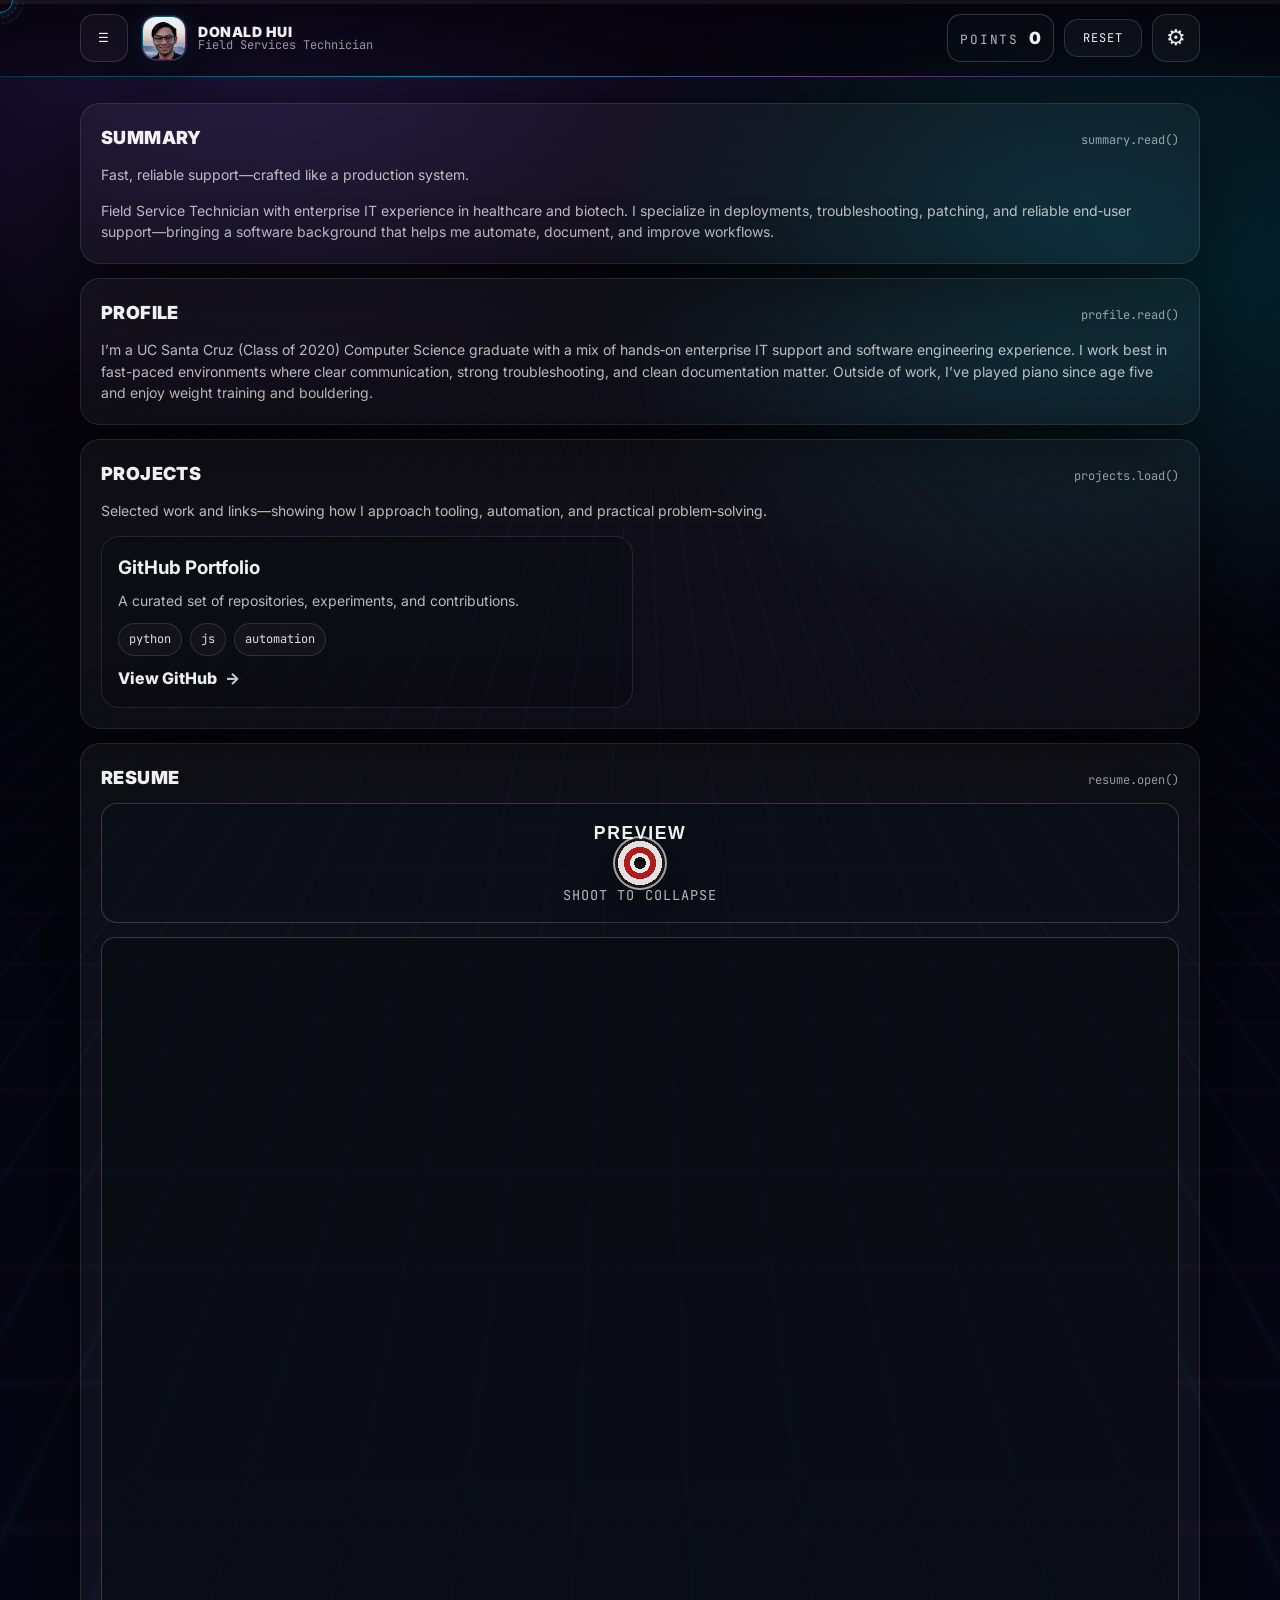
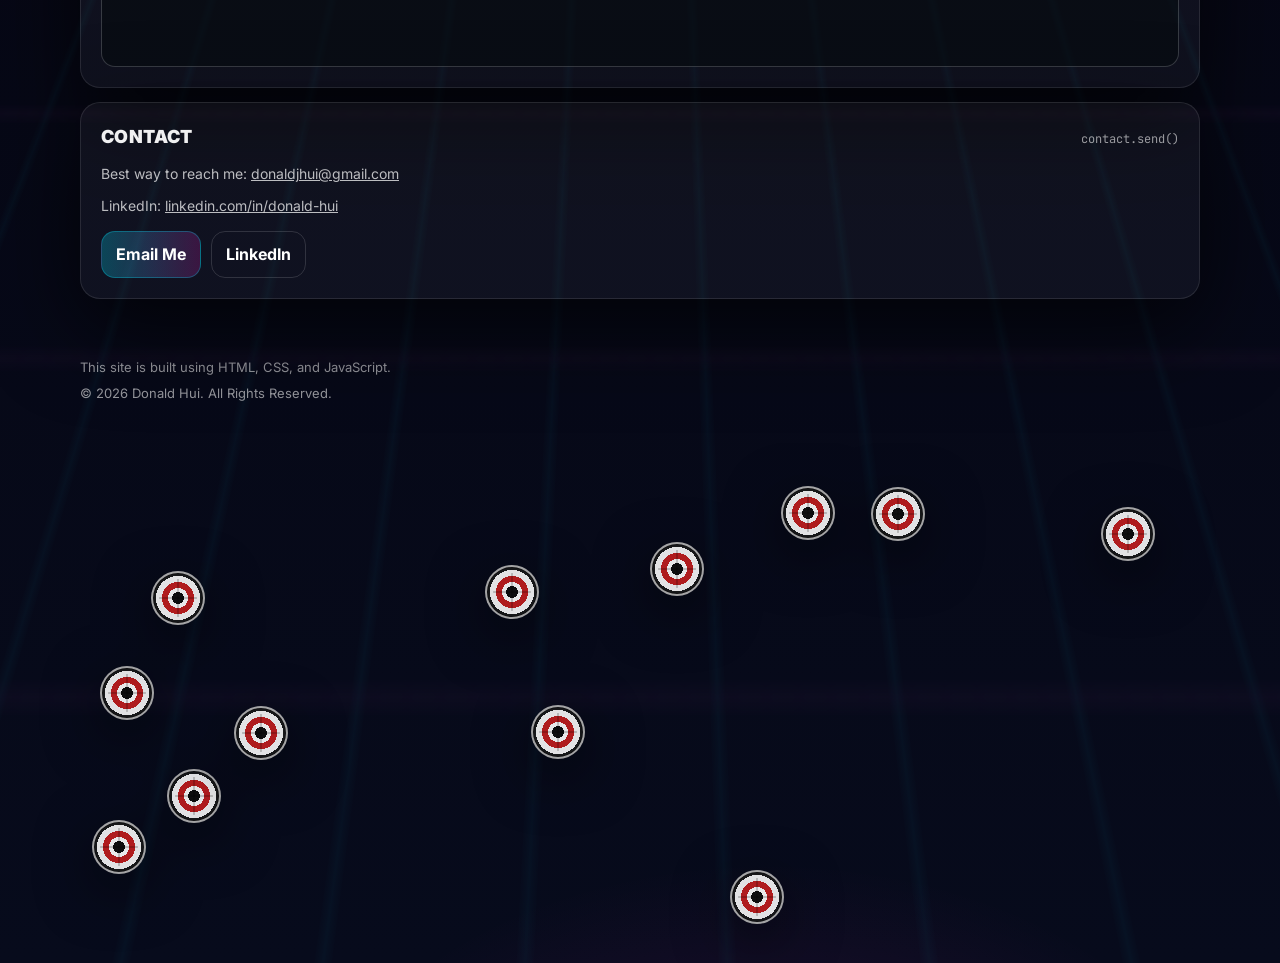
==== commit 9b5b7840: "Update index.html" ====
--- a/index.html
+++ b/index.html
@@ -48,7 +48,7 @@
         <div class="nav-panel" role="navigation" aria-label="Site navigation"></div>
       </details>
 
-      <a class="brand" href="index.html" aria-label="Home">
+      <a class="brand" href="#top" aria-label="Home">
         <img class="avatar" src="./assets/img/Me.jpg" alt="Donald Hui" />
         <div class="brand-title">
           <strong>Donald Hui</strong>
@@ -83,6 +83,8 @@
   <main>
     <section class="container hero">
       <div class="bento">
+
+        <!-- Summary (always visible) -->
         <section id="summary" class="tile section-card reveal unlocked" style="grid-column: span 12;"
           data-subject="Summary">
           <div class="section-head">
@@ -100,6 +102,104 @@
             that helps me automate, document, and improve workflows.
           </p>
         </section>
+
+        <!-- Profile -->
+        <section id="profile" class="tile section-card reveal unlocked" style="grid-column: span 12;"
+          data-subject="Profile">
+          <div class="section-head">
+            <h2>Profile</h2>
+            <p class="tagline">profile.read()</p>
+          </div>
+
+          <p class="p">
+            I’m a UC Santa Cruz (Class of 2020) Computer Science graduate with a mix of hands‑on enterprise IT
+            support and software engineering experience. I work best in fast-paced environments where clear
+            communication, strong troubleshooting, and clean documentation matter. Outside of work, I’ve played
+            piano since age five and enjoy weight training and bouldering.
+          </p>
+        </section>
+
+        <!-- Projects -->
+        <section id="projects" class="tile section-card reveal unlocked" style="grid-column: span 12;"
+          data-subject="Projects">
+          <div class="section-head">
+            <h2>Projects</h2>
+            <p class="tagline">projects.load()</p>
+          </div>
+
+          <p class="p" style="margin-bottom: 14px;">
+            Selected work and links—showing how I approach tooling, automation, and practical problem‑solving.
+          </p>
+
+          <div class="grid">
+            <article class="card" data-href="https://github.com/donaldjhui">
+              <h3>GitHub Portfolio</h3>
+              <p>A curated set of repositories, experiments, and contributions.</p>
+              <div class="chips">
+                <span class="chip">python</span>
+                <span class="chip">js</span>
+                <span class="chip">automation</span>
+              </div>
+              <a class="link" href="https://github.com/donaldjhui" target="_blank" rel="noopener">
+                View GitHub <span class="arrow">→</span>
+              </a>
+            </article>
+          </div>
+        </section>
+
+        <!-- Resume -->
+        <section id="resume" class="tile section-card reveal unlocked" style="grid-column: span 12;"
+          data-subject="Resume">
+          <div class="section-head">
+            <h2>Resume</h2>
+            <p class="tagline">resume.open()</p>
+          </div>
+
+          <button class="target subtarget preview" type="button" aria-controls="resumePreviewWrap"
+            aria-expanded="true" data-action="resumeExpand">
+            <span class="bullseye"></span>
+            <span class="target-label">PREVIEW</span>
+            <br /><br />
+            <span class="target-sub">Shoot to collapse</span>
+          </button>
+
+          <div class="resume-preview expanded" id="resumePreviewWrap">
+            <iframe class="resume-object" src="./assets/docs/Donald_Hui_Resume.pdf#view=FitH" title="Resume preview"
+              loading="lazy"></iframe>
+
+            <p class="p" style="margin-top: 10px;">
+              If the preview doesn’t load on your device,
+              <a href="./assets/docs/Donald_Hui_Resume.pdf" target="_blank" rel="noopener"
+                style="text-decoration: underline;">open the PDF</a>.
+            </p>
+          </div>
+        </section>
+
+        <!-- Contact (no resume pdf link here) -->
+        <section id="contact" class="tile section-card reveal unlocked" style="grid-column: span 12;"
+          data-subject="Contact">
+          <div class="section-head">
+            <h2>Contact</h2>
+            <p class="tagline">contact.send()</p>
+          </div>
+
+          <p class="p">
+            Best way to reach me:
+            <a href="mailto:donaldjhui@gmail.com" style="text-decoration: underline;">donaldjhui@gmail.com</a>
+          </p>
+
+          <p class="p" style="margin-top: 10px;">
+            LinkedIn:
+            <a href="https://linkedin.com/in/donald-hui/" target="_blank" rel="noopener"
+              style="text-decoration: underline;">linkedin.com/in/donald-hui</a>
+          </p>
+
+          <div class="cta" style="margin-top: 14px;">
+            <a class="btn primary" href="mailto:donaldjhui@gmail.com">Email Me</a>
+            <a class="btn ghost" href="https://linkedin.com/in/donald-hui/" target="_blank" rel="noopener">LinkedIn</a>
+          </div>
+        </section>
+
       </div>
     </section>
 
@@ -109,6 +209,8 @@
         <div>&copy; <span id="year"></span> Donald Hui. All Rights Reserved.</div>
       </div>
     </footer>
+
+    <!-- arena under content -->
     <div id="gameLayer" class="game-layer" aria-hidden="true"></div>
   </main>
 
@@ -125,4 +227,4 @@
   <script defer src="./assets/js/main.js"></script>
 </body>
 
-</html>+</html>
--- a/assets/css/styles.css
+++ b/assets/css/styles.css
@@ -186,6 +186,36 @@
   }
 }
 
+/* Nav targets look like the big targets */
+.nav-panel .nav-link{
+  position: relative;
+  display: grid;
+  place-items: center;
+  gap: 6px;
+  padding: 16px 12px;
+  border-radius: 14px;
+}
+
+.nav-panel .nav-link .bullseye{
+  position: absolute;
+  left: 14px;
+  top: 50%;
+  transform: translateY(-50%);
+  width: 34px;
+  height: 34px;
+  border-radius: 999px;
+  background:
+    radial-gradient(circle at 50% 50%,
+      rgba(15, 15, 15, 0.95) 0 4px,
+      rgba(245, 245, 245, 0.95) 4px 7px,
+      rgba(190, 30, 30, 0.92) 7px 11px,
+      rgba(245, 245, 245, 0.92) 11px 15px,
+      rgba(25, 25, 25, 0.88) 15px 18px);
+  border: 2px solid rgba(240, 240, 240, 0.65);
+  box-shadow: 0 12px 28px rgba(0,0,0,.45);
+  cursor: crosshair;
+}
+
 /* =========================
    Topbar / Brand
 ========================= */
@@ -218,6 +248,7 @@
   justify-content: space-between;
   gap: 14px;
   padding: 14px 0;
+  flex-wrap: nowrap;
 }
 
 .brand {
@@ -1065,16 +1096,19 @@
 }
 
 /* Game targets */
-.game-layer {
-  position: fixed;
-  inset: 0;
-  pointer-events: none;
-  z-index: 1190;
+.game-layer{
+  position: relative;   /* not fixed */
+  width: 100%;
+  height: 520px;        /* pick what you want */
+  overflow: hidden;
+  pointer-events: auto;
 }
 
 .game-target {
   pointer-events: auto;
   position: absolute;
+  left: 0;
+  top: 0;
   width: 54px;
   height: 54px;
   border-radius: 999px;
@@ -1221,7 +1255,7 @@
   .topbar-right {
     width: 100%;
     justify-content: flex-start;
-    flex-wrap: wrap;
+    flex-wrap: nowrap;
     gap: 8px;
   }
 
@@ -1371,4 +1405,4 @@
 @keyframes msbar{
   from { transform: scaleX(1); }
   to   { transform: scaleX(0); }
-}
+}
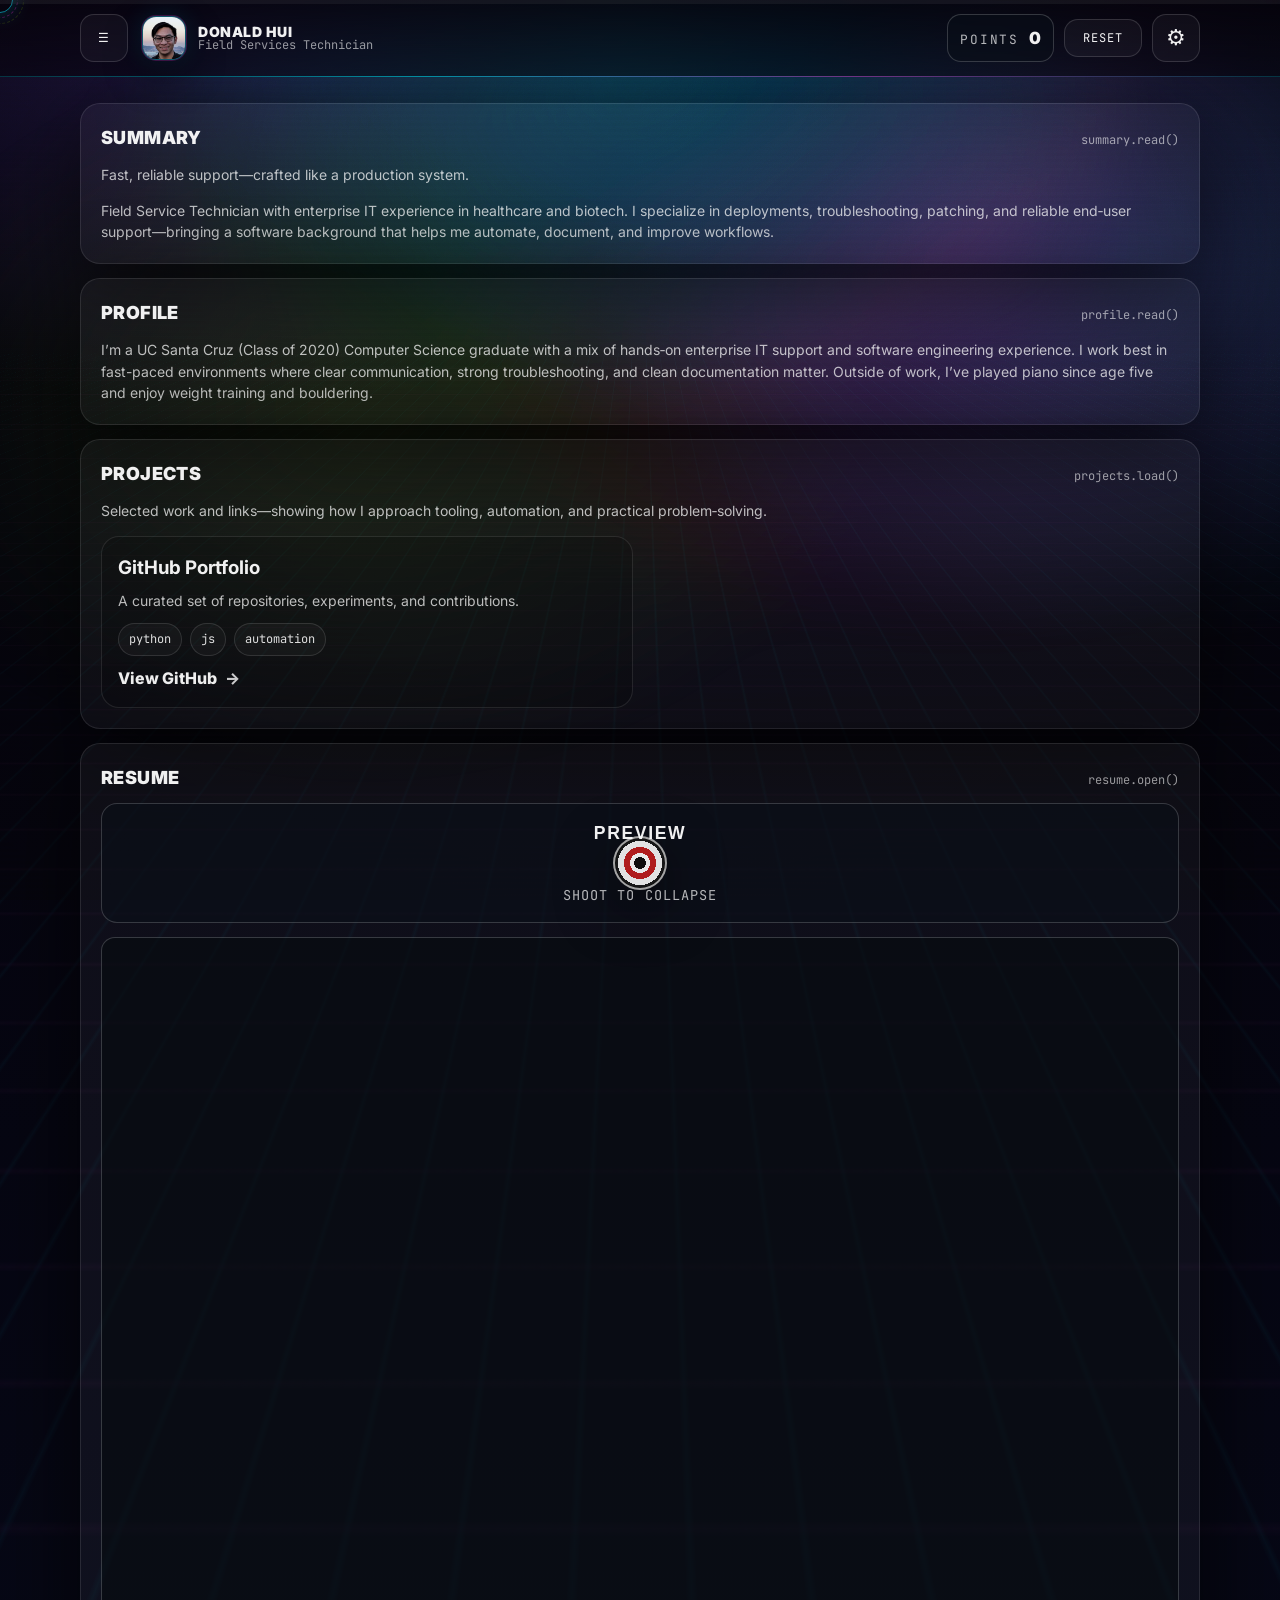
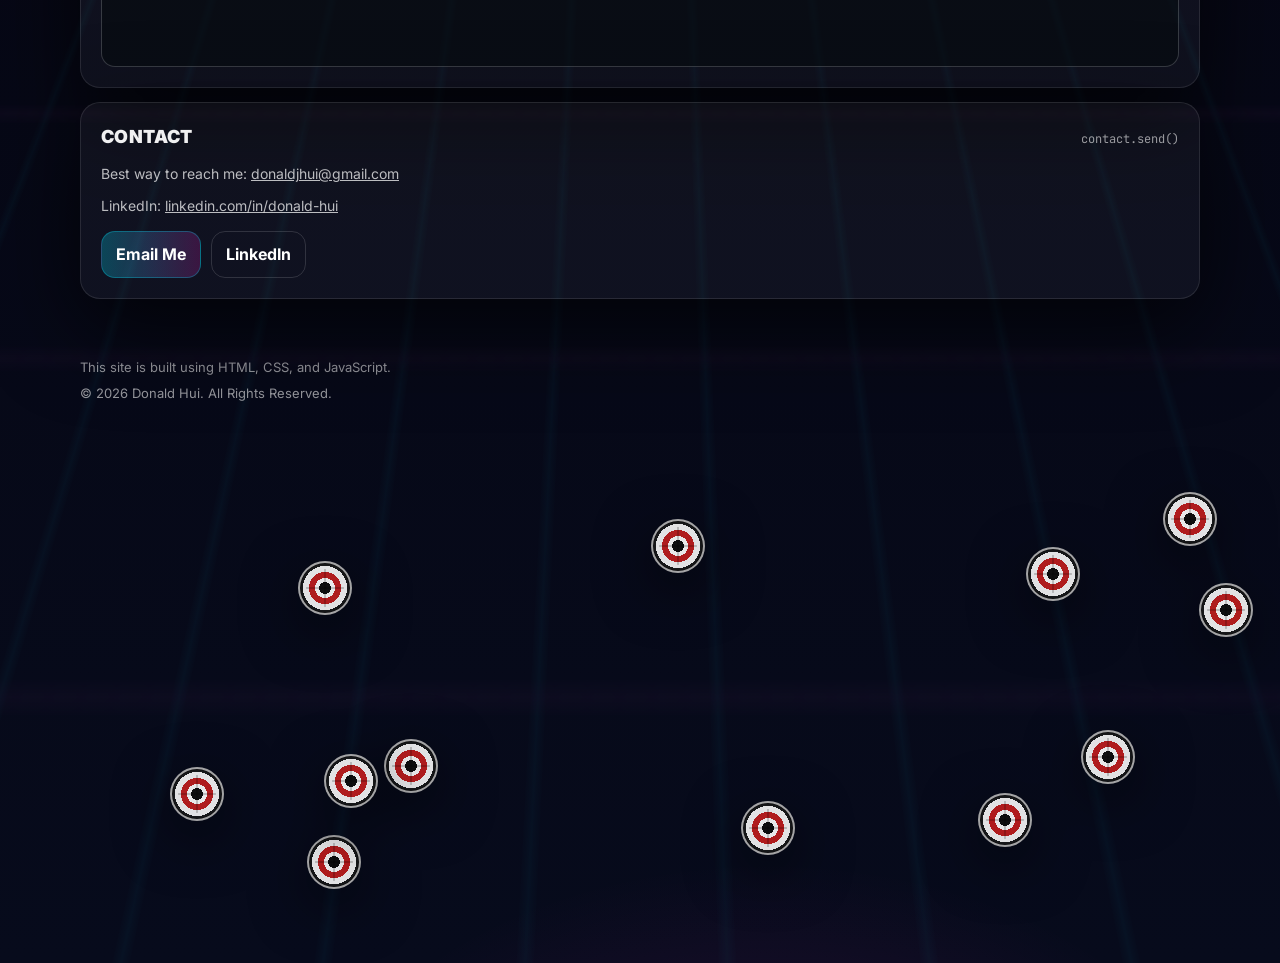
==== commit c5daa920: "Update index.html" ====
--- a/index.html
+++ b/index.html
@@ -227,4 +227,4 @@
   <script defer src="./assets/js/main.js"></script>
 </body>
 
-</html>
+</html>
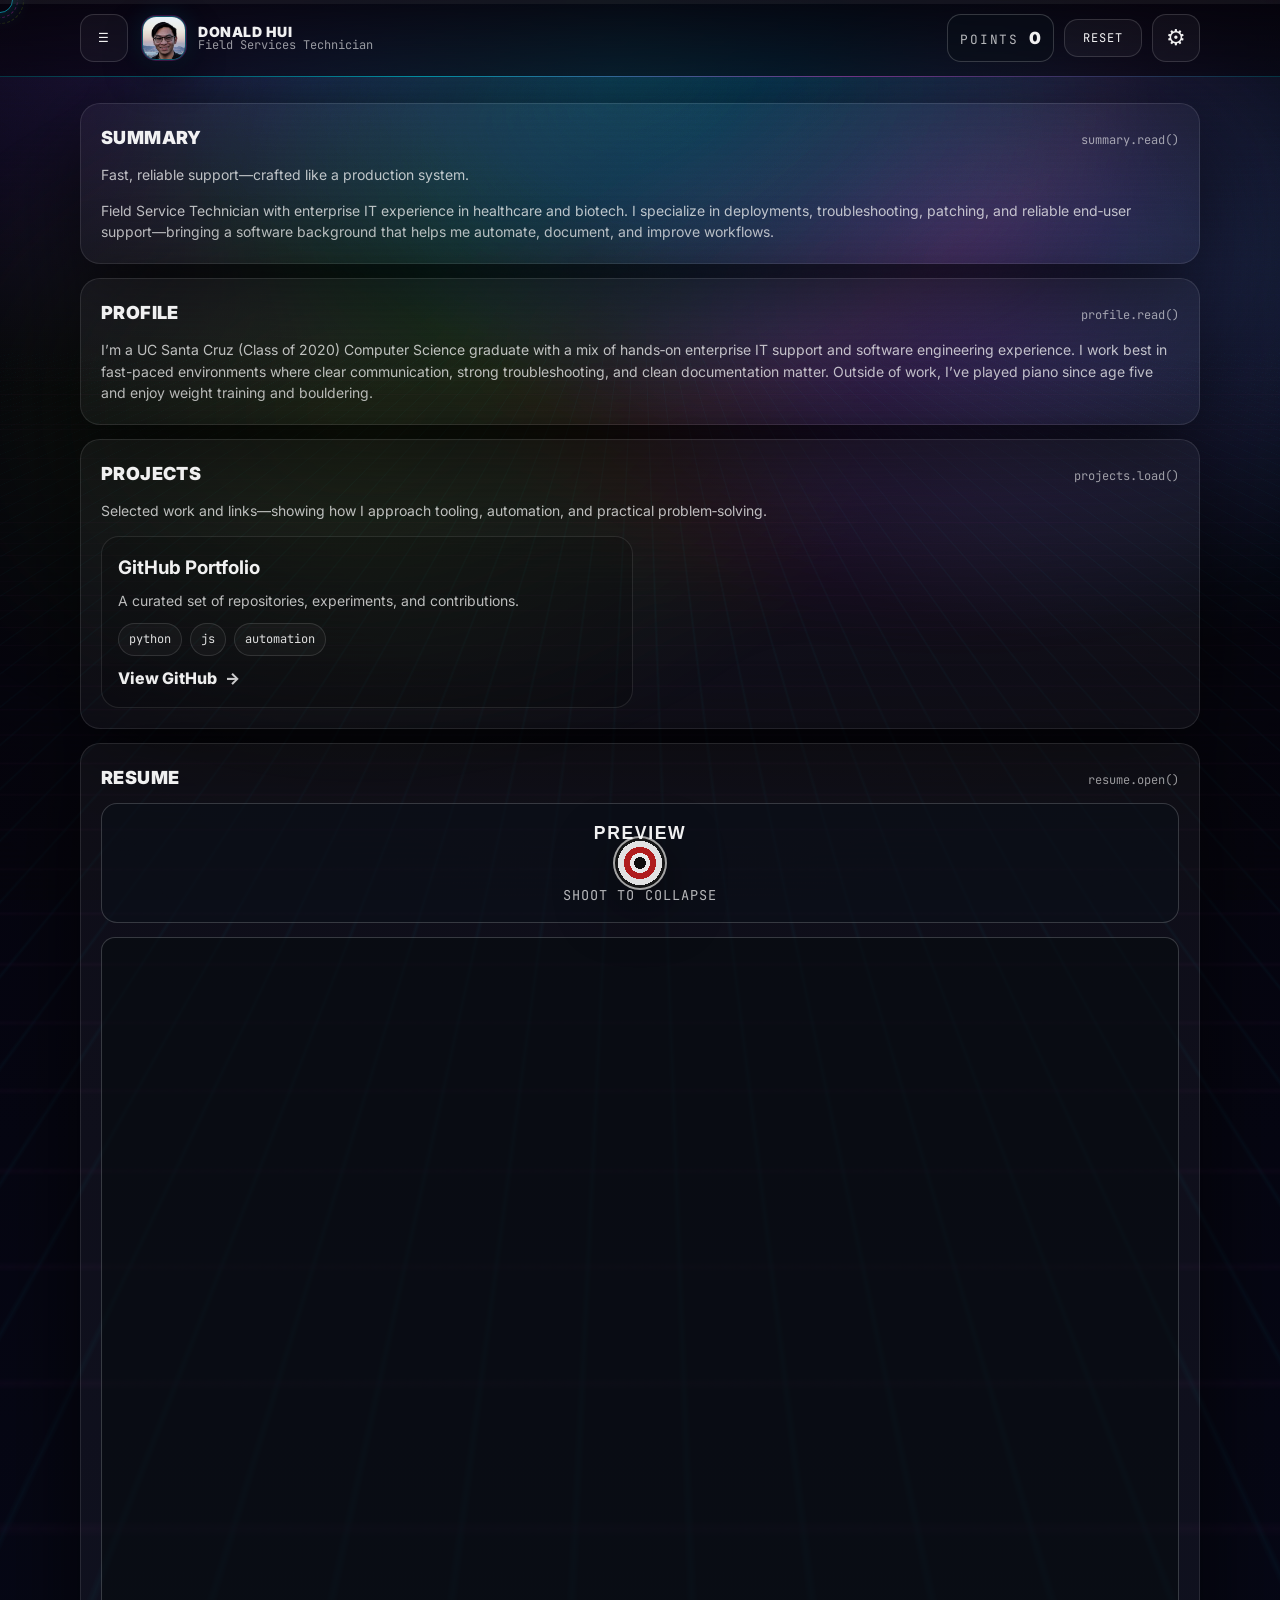
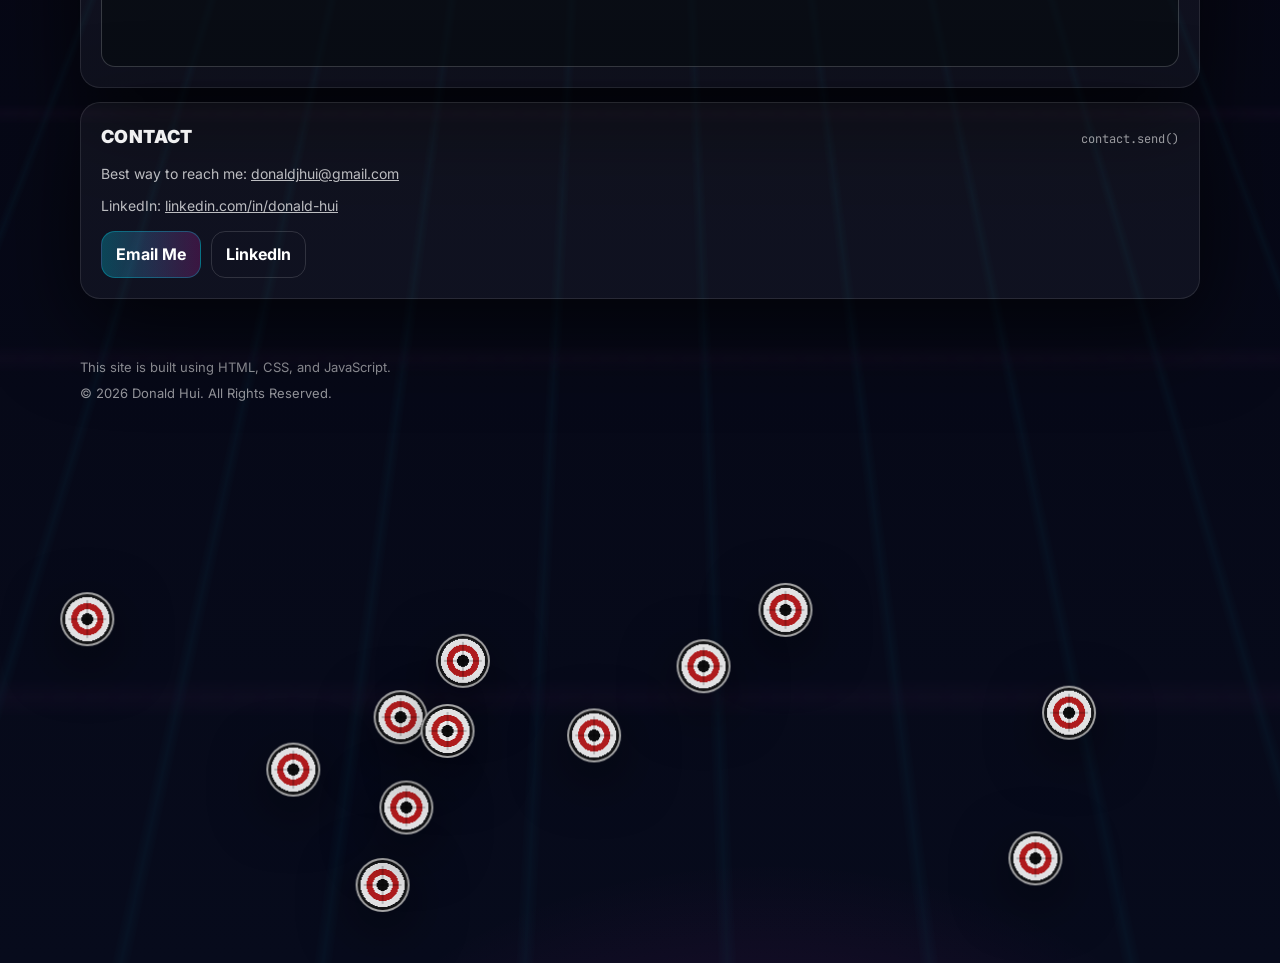
==== commit 36b16a72: "Update index.html" ====
--- a/index.html
+++ b/index.html
@@ -155,8 +155,8 @@
             <p class="tagline">resume.open()</p>
           </div>
 
-          <button class="target subtarget preview" type="button" aria-controls="resumePreviewWrap"
-            aria-expanded="true" data-action="resumeExpand">
+          <button class="target subtarget preview" type="button" aria-controls="resumePreviewWrap" aria-expanded="true"
+            data-action="resumeExpand">
             <span class="bullseye"></span>
             <span class="target-label">PREVIEW</span>
             <br /><br />
@@ -227,4 +227,4 @@
   <script defer src="./assets/js/main.js"></script>
 </body>
 
-</html>+</html>
--- a/assets/css/styles.css
+++ b/assets/css/styles.css
@@ -1405,4 +1405,39 @@
 @keyframes msbar{
   from { transform: scaleX(1); }
   to   { transform: scaleX(0); }
-}+}
+
+/* ===== Performance patch (Chrome portrait) ===== */
+.game-layer,
+.game-target {
+  transform: translateZ(0);
+  will-change: transform;
+}
+
+.game-layer {
+  contain: layout paint style;
+}
+
+/* Low-power mode (set by JS): fewer expensive visuals */
+html[data-low-power="1"] .reticle::before,
+html[data-low-power="1"] .reticle::after {
+  animation: none !important;
+}
+
+html[data-low-power="1"] .aurora {
+  filter: blur(18px) saturate(140%);
+  opacity: 0.75;
+}
+
+html[data-low-power="1"] .noise {
+  opacity: 0.14;
+}
+
+html[data-low-power="1"] .vignette {
+  opacity: 0.28;
+}
+
+/* Optional: reduce shard rendering cost further */
+html[data-low-power="1"] .shard {
+  box-shadow: none !important;
+}
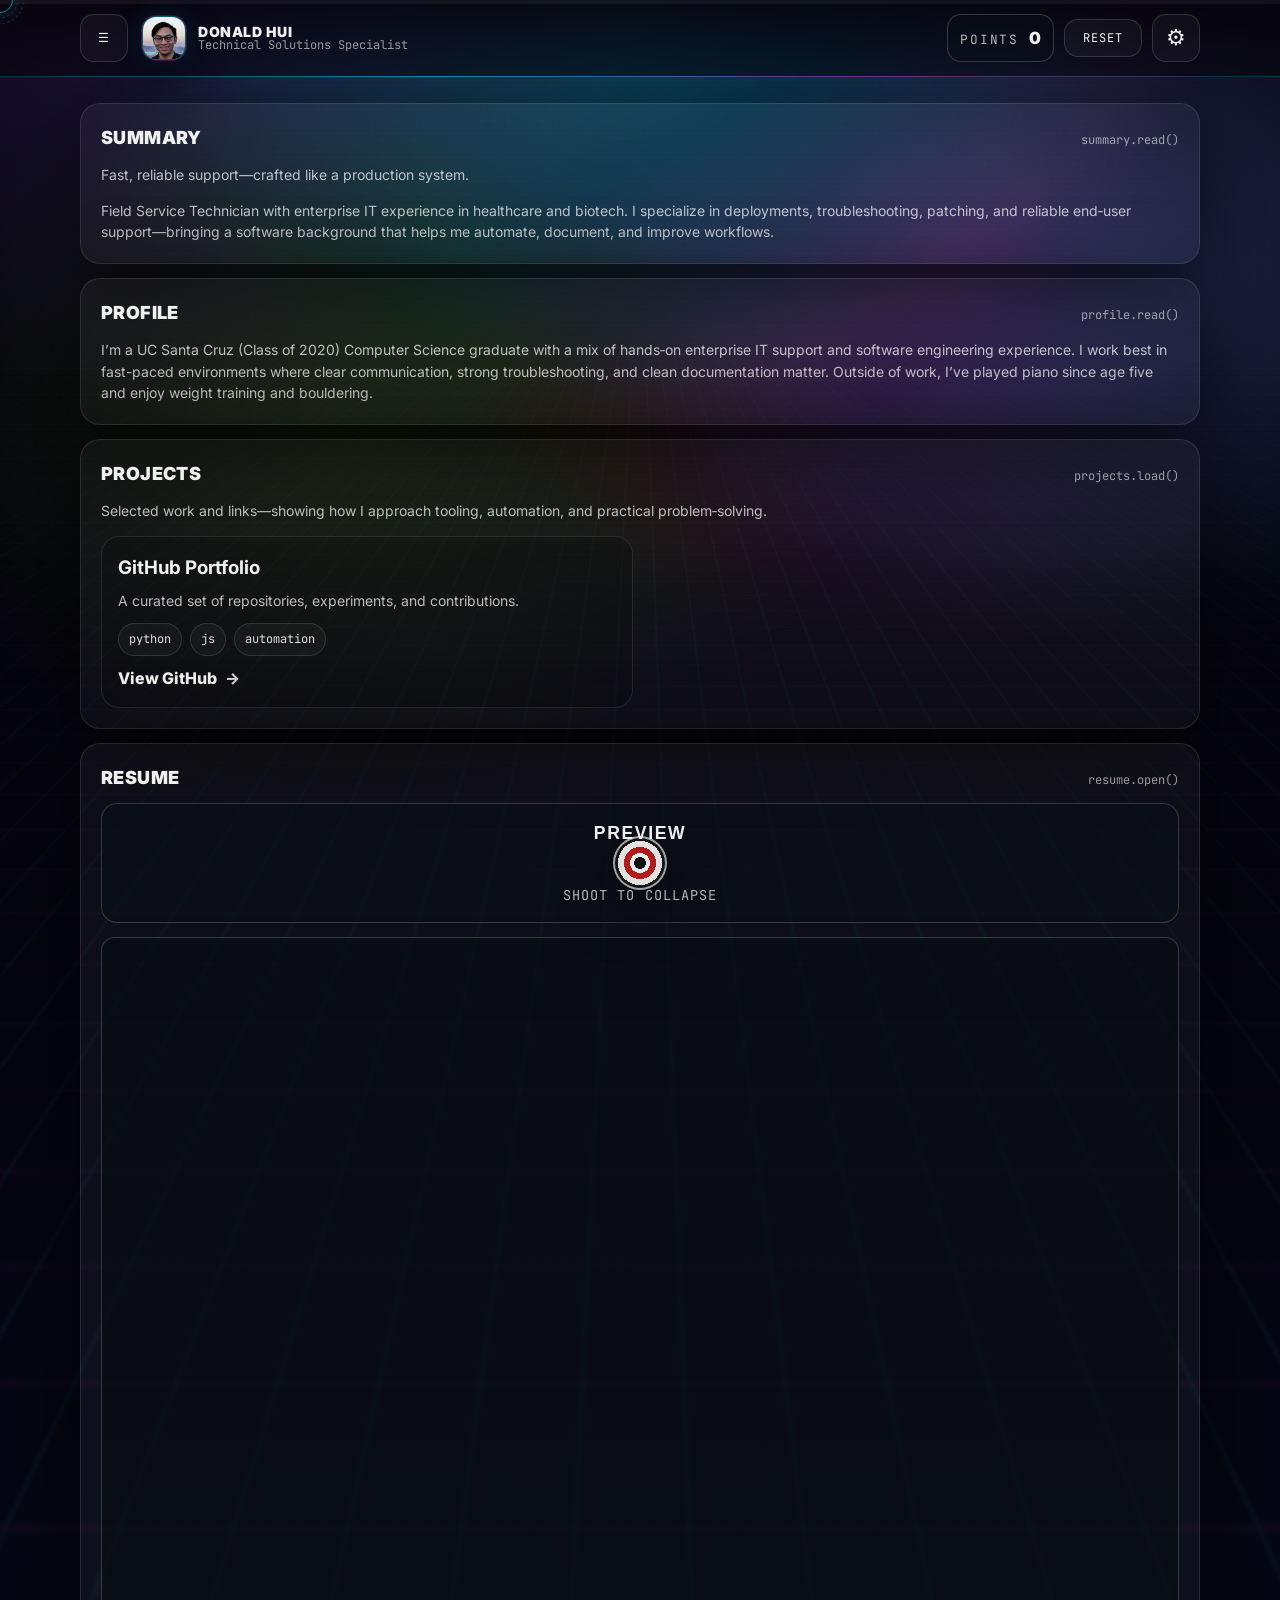
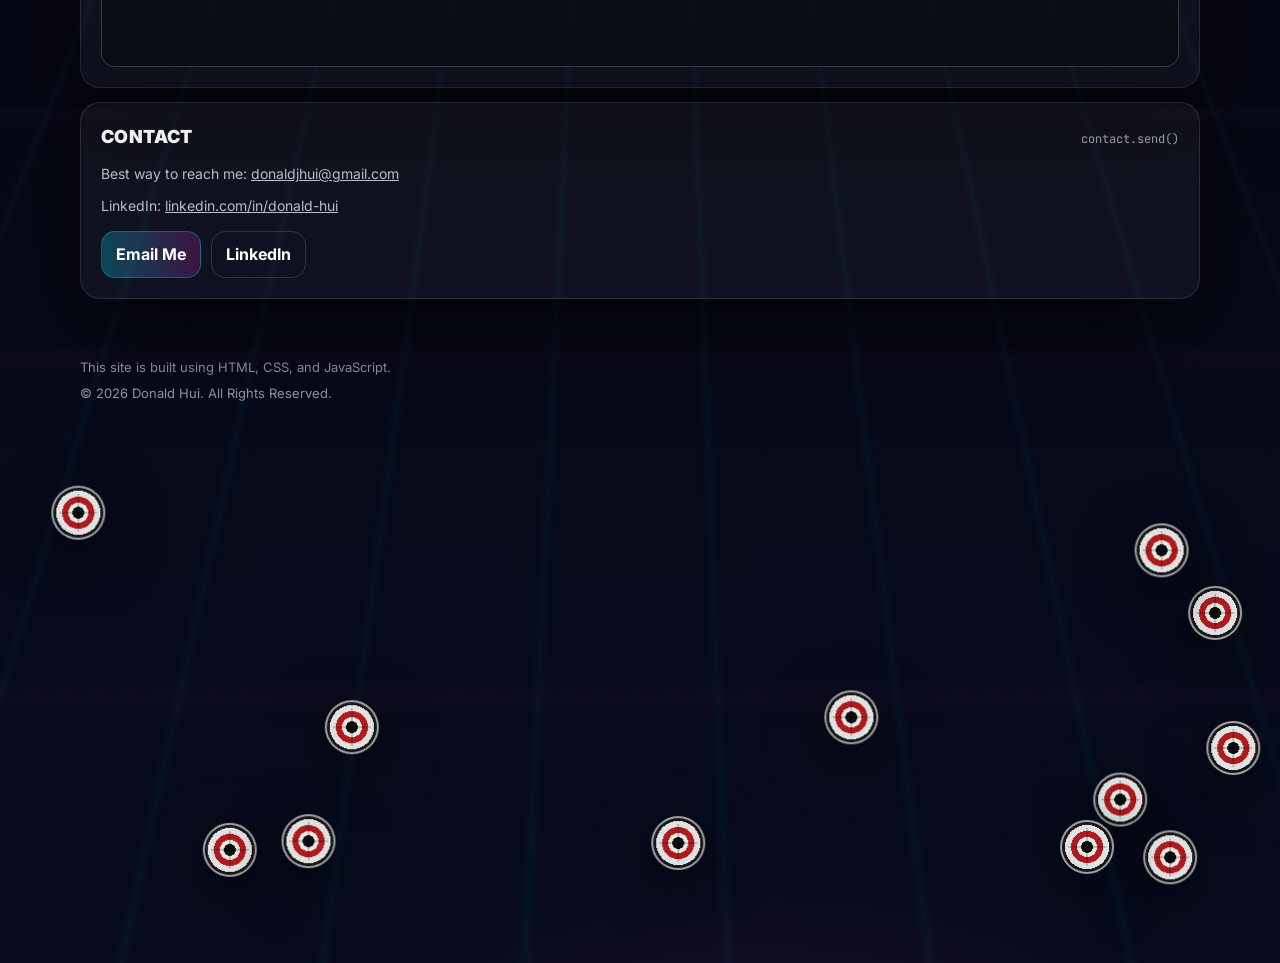
==== commit 8a1119ed: "Updated Role Title" ====
--- a/index.html
+++ b/index.html
@@ -5,7 +5,7 @@
   <meta charset="utf-8" />
   <meta name="viewport" content="width=device-width, initial-scale=1" />
   <meta name="robots" content="noarchive" />
-  <title>Donald Hui | Field Services Technician</title>
+  <title>Donald Hui | Technical Solutions Specialist</title>
 
   <link rel="icon" href="./assets/img/Me.jpg" type="image/jpeg" />
   <link rel="preconnect" href="https://fonts.googleapis.com" />
@@ -52,7 +52,7 @@
         <img class="avatar" src="./assets/img/Me.jpg" alt="Donald Hui" />
         <div class="brand-title">
           <strong>Donald Hui</strong>
-          <span>Field Services Technician</span>
+          <span>Technical Solutions Specialist</span>
         </div>
       </a>
 
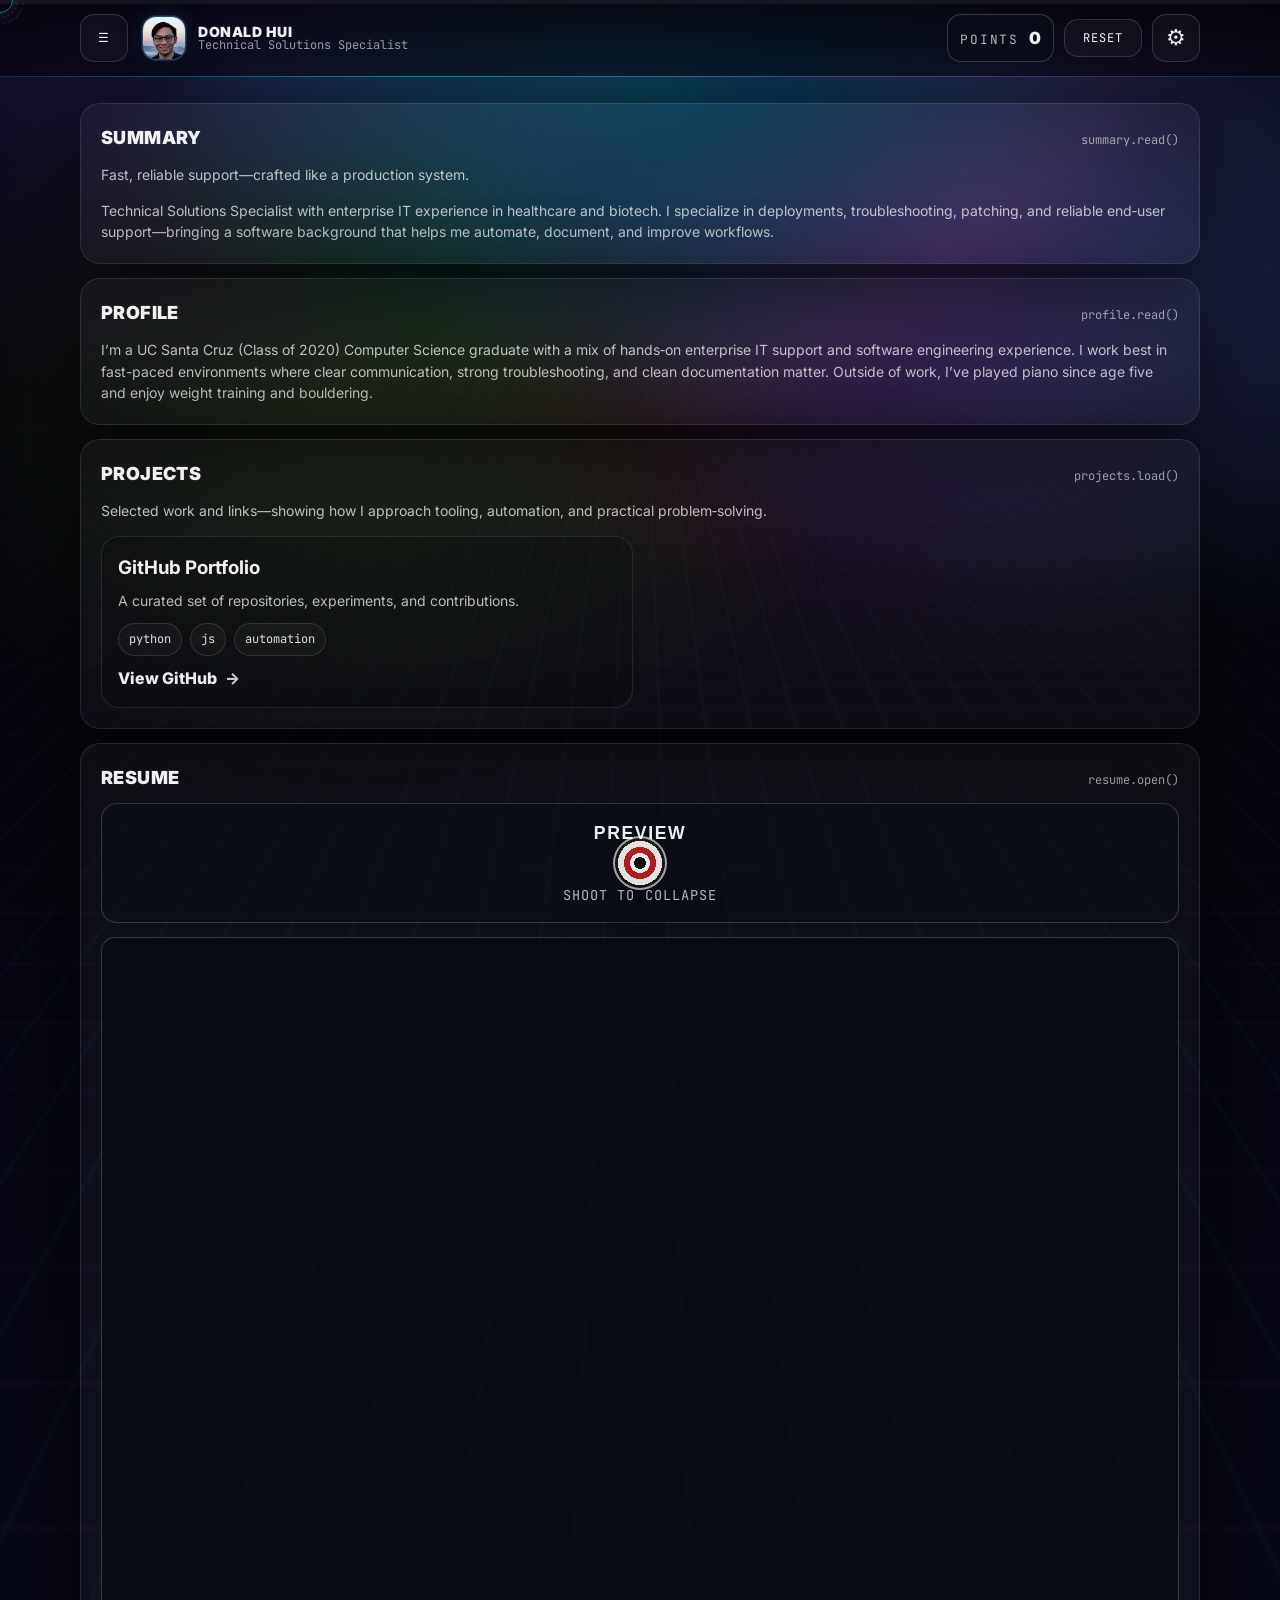
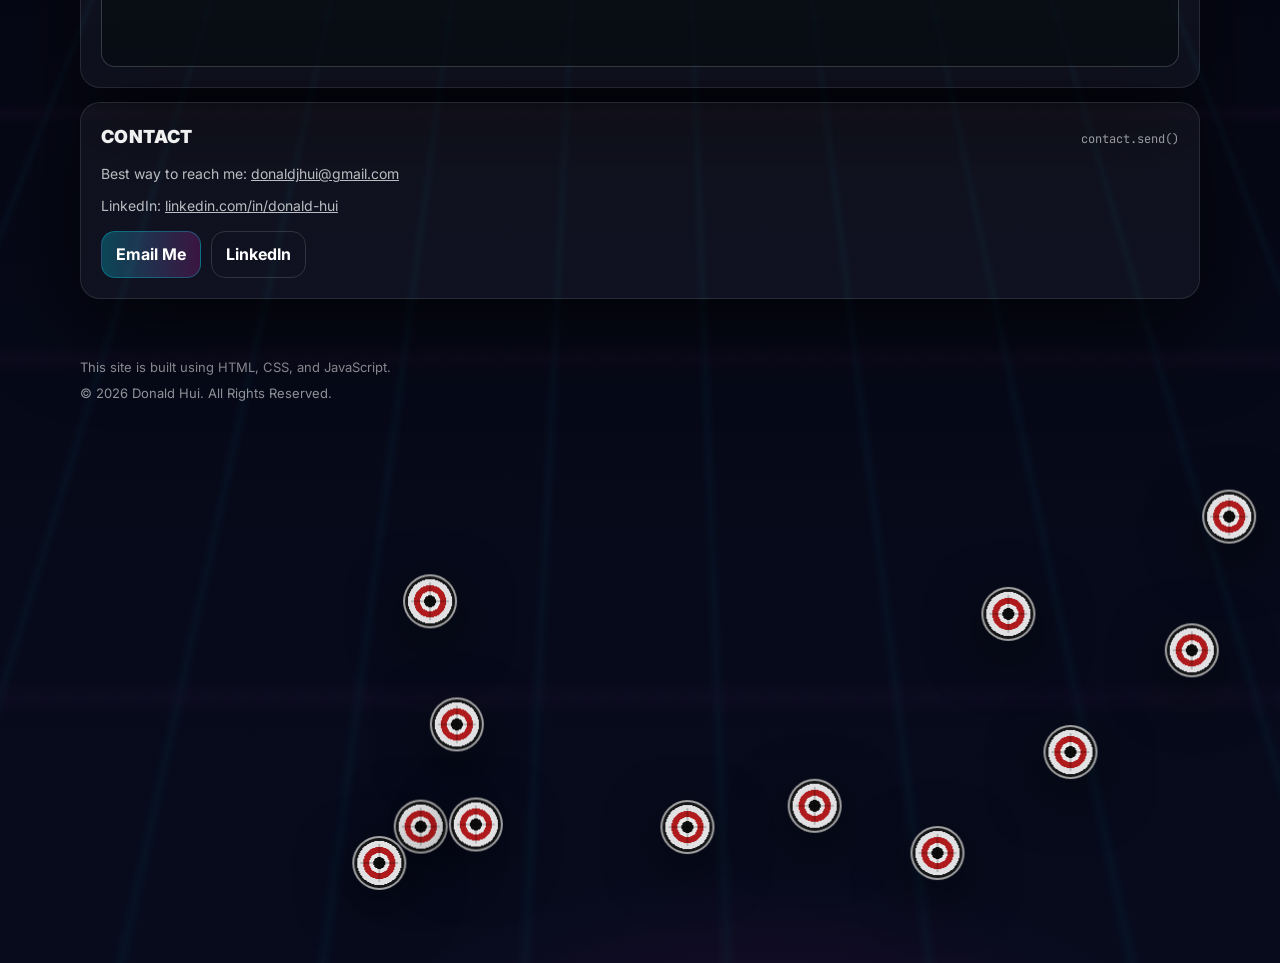
==== commit d6d96192: "Updated Summary" ====
--- a/index.html
+++ b/index.html
@@ -97,7 +97,7 @@
           </p>
 
           <p class="p">
-            Field Service Technician with enterprise IT experience in healthcare and biotech. I specialize in
+            Technical Solutions Specialist with enterprise IT experience in healthcare and biotech. I specialize in
             deployments, troubleshooting, patching, and reliable end‑user support—bringing a software background
             that helps me automate, document, and improve workflows.
           </p>
